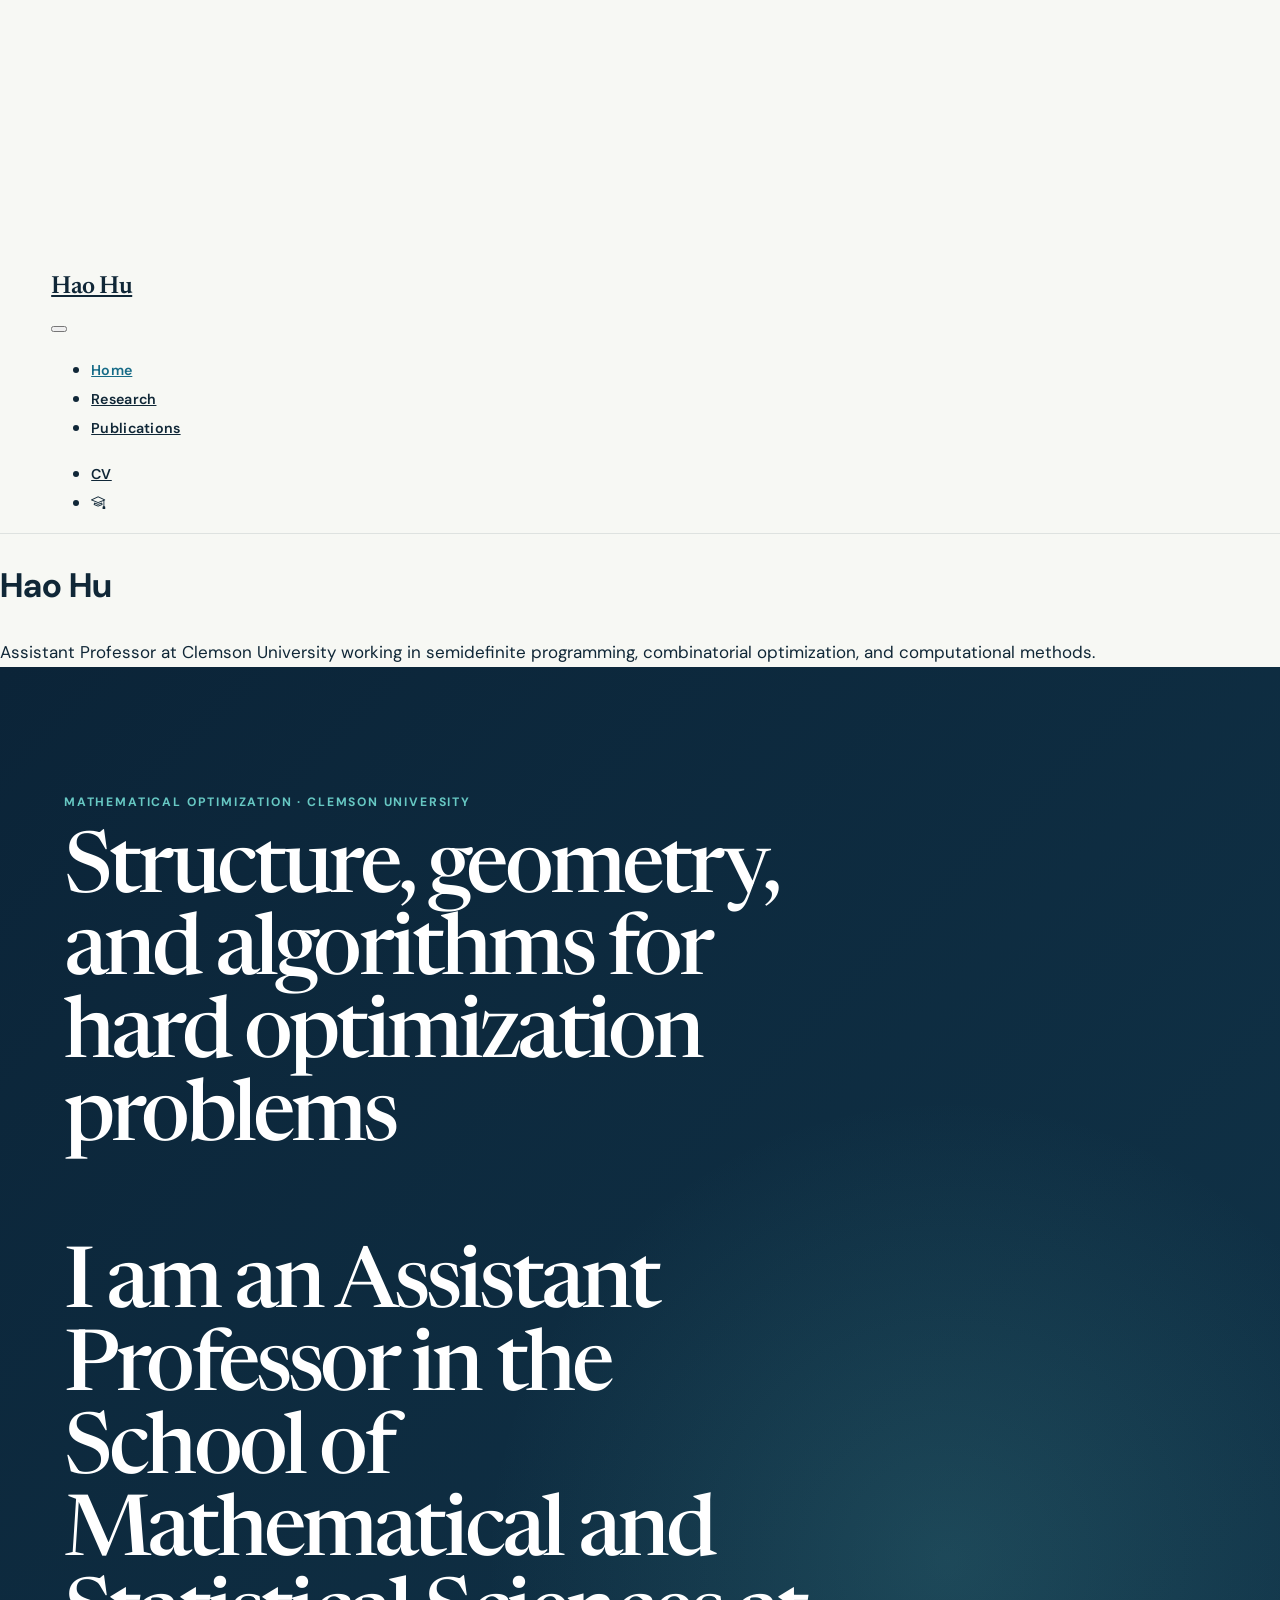
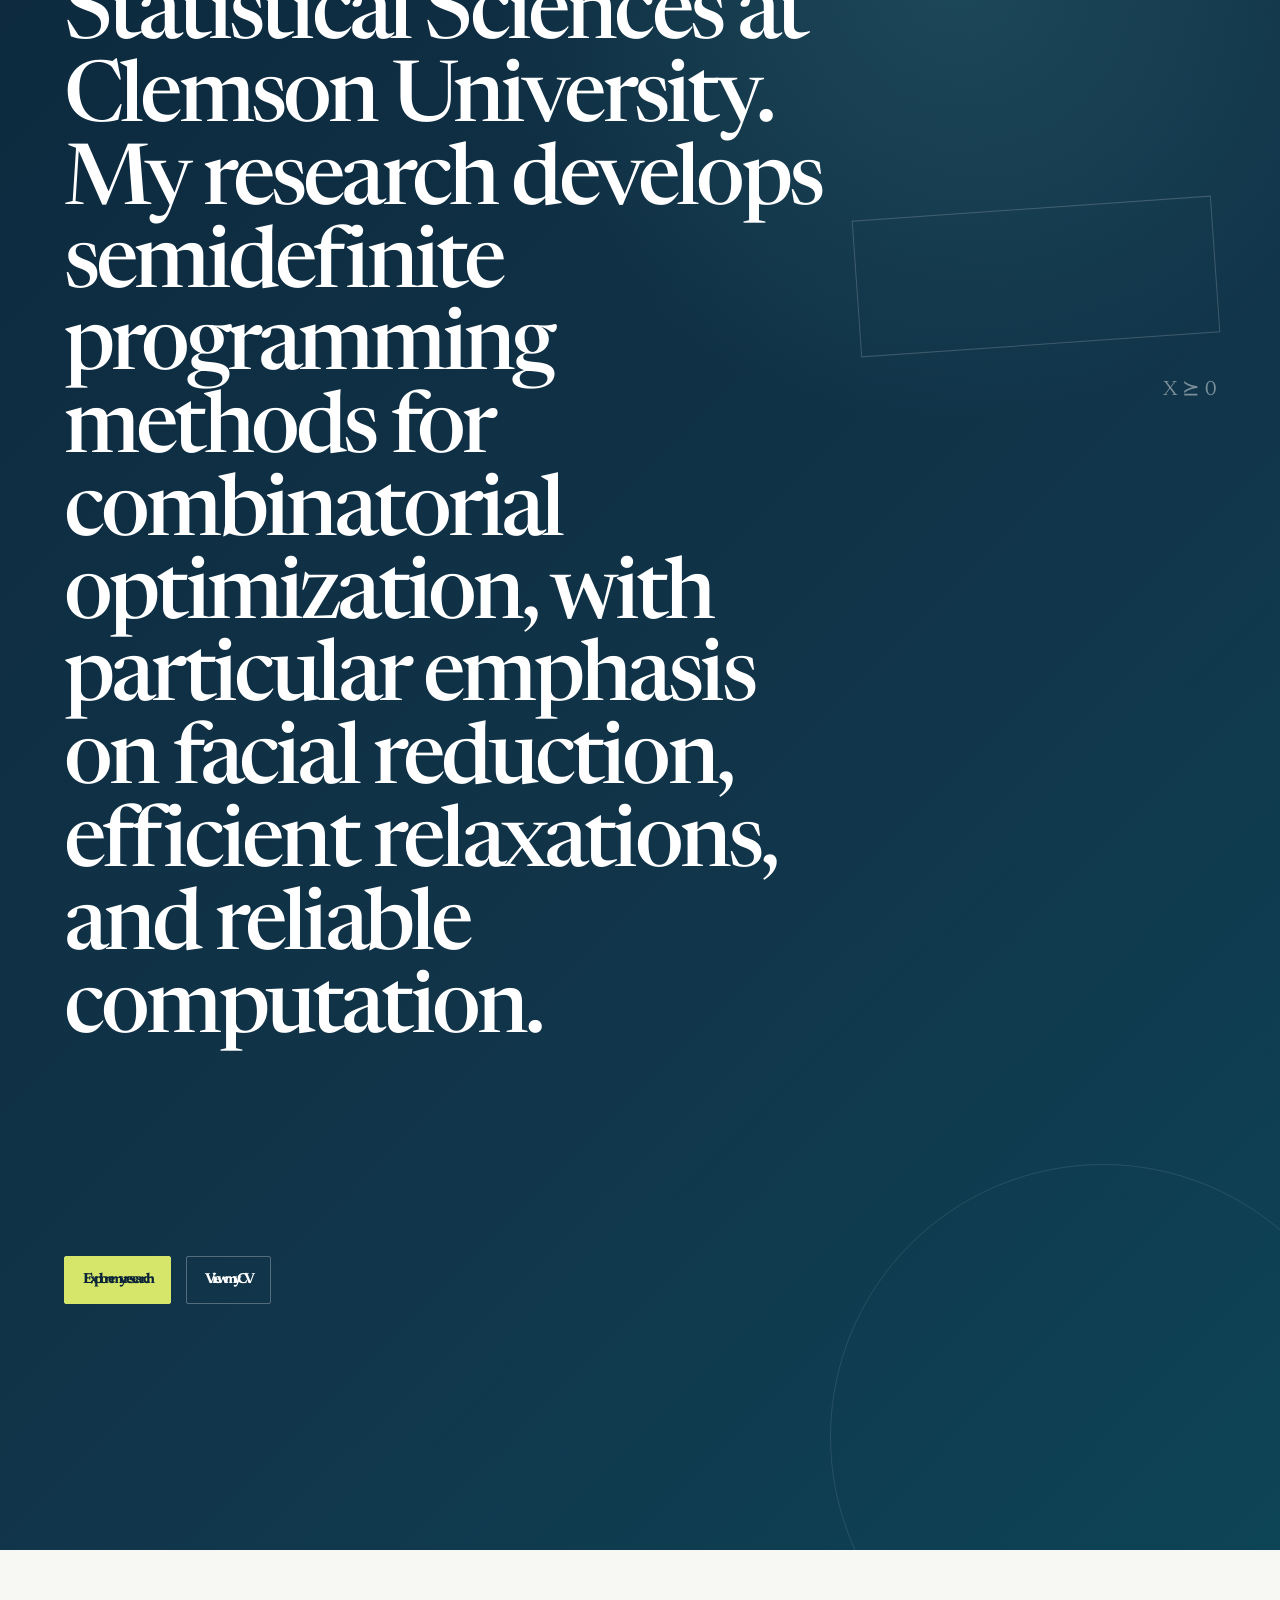
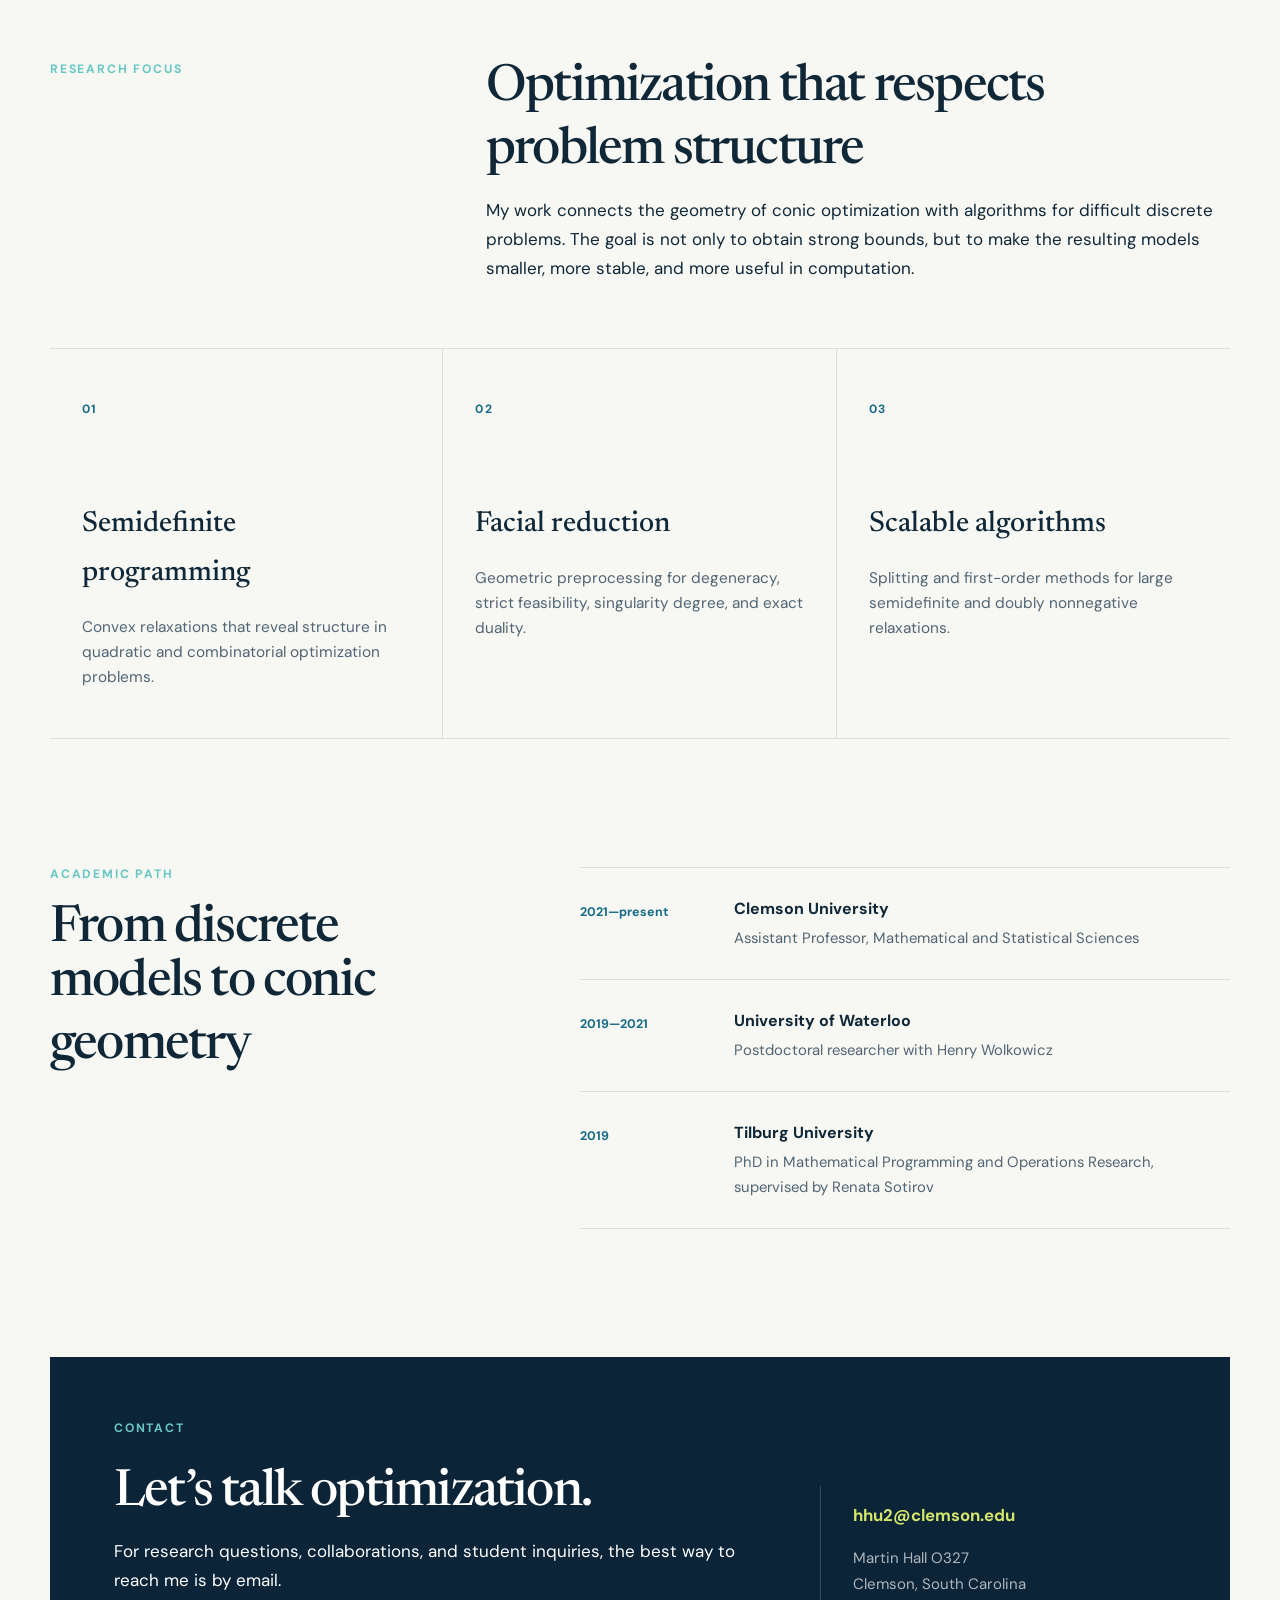
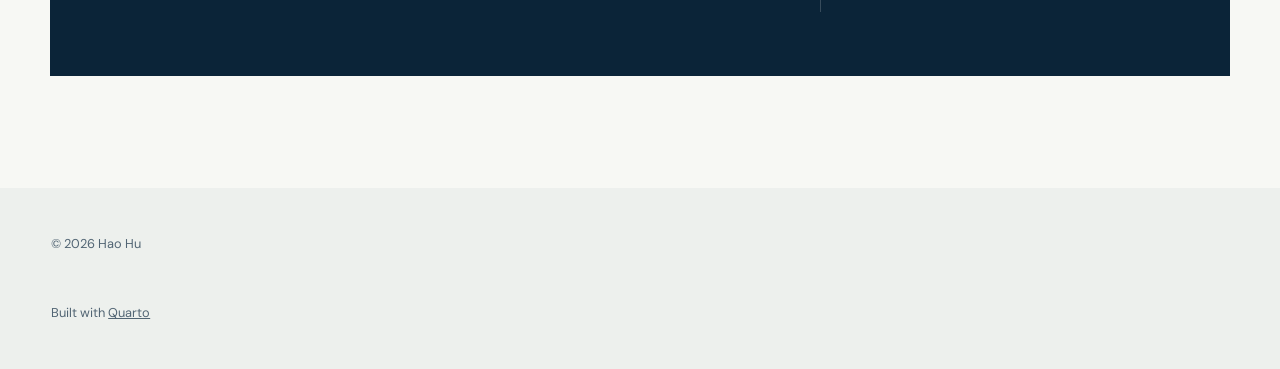
==== index.html @ 728ad581 "Built site for gh-pages" ====
<!DOCTYPE html>
<html xmlns="http://www.w3.org/1999/xhtml" lang="en" xml:lang="en"><head>

<meta charset="utf-8">
<meta name="generator" content="quarto-1.10.18">

<meta name="viewport" content="width=device-width, initial-scale=1.0, user-scalable=yes">

<meta name="description" content="Assistant Professor at Clemson University working in semidefinite programming, combinatorial optimization, and computational methods.">

<title>Hao Hu — Mathematical Optimization – Hao Hu</title>
<style>
/* Default styles provided by pandoc.
** See https://pandoc.org/MANUAL.html#variables-for-html for config info.
*/
span.smallcaps{font-variant: small-caps;}
div.columns{display: flex; gap: 1.5em;}
div.column{flex: auto;}
@media screen {
div.columns{gap: min(4vw, 1.5em);}
div.column{overflow-x: auto;}
}
div.hanging-indent{margin-left: 1.5em; text-indent: -1.5em;}
ul.task-list{list-style: none;}
ul.task-list li input[type="checkbox"] {
  width: 0.8em;
  margin: 0 0.8em 0.2em -1em; /* quarto-specific, see https://github.com/quarto-dev/quarto-cli/issues/4556 */ 
  vertical-align: middle;
}
</style>


<script src="site_libs/quarto-nav/quarto-nav.js"></script>
<script src="site_libs/quarto-nav/headroom.min.js"></script>
<link href="./assets/favicon.svg" rel="icon" type="image/svg+xml">
<script src="site_libs/clipboard/clipboard.min.js"></script>
<script src="site_libs/quarto-html/quarto.js" type="module"></script>
<script src="site_libs/quarto-html/tabsets/tabsets.js" type="module"></script>
<script src="site_libs/quarto-html/popper.min.js"></script>
<script src="site_libs/quarto-html/tippy.umd.min.js"></script>
<script src="site_libs/quarto-html/anchor.min.js"></script>
<link href="site_libs/quarto-html/tippy.css" rel="stylesheet">
<link href="site_libs/quarto-html/quarto-syntax-highlighting-64a204ab8560d761af7679ceaba22944.css" rel="stylesheet" id="quarto-text-highlighting-styles">
<script src="site_libs/bootstrap/bootstrap.min.js"></script>
<link href="site_libs/bootstrap/bootstrap-icons.css" rel="stylesheet">
<link href="site_libs/bootstrap/bootstrap-ba8f7c244c1f50cbf6c6a3aa3874339a.min.css" rel="stylesheet" append-hash="true" id="quarto-bootstrap" data-mode="light">
<script id="quarto-search-options" type="application/json">{
  "language": {
    "search-no-results-text": "No results",
    "search-matching-documents-text": "matching documents",
    "search-copy-link-title": "Copy link to search",
    "search-hide-matches-text": "Hide additional matches",
    "search-more-match-text": "more match in this document",
    "search-more-matches-text": "more matches in this document",
    "search-clear-button-title": "Clear",
    "search-text-placeholder": "",
    "search-detached-cancel-button-title": "Cancel",
    "search-submit-button-title": "Submit",
    "search-label": "Search"
  }
}</script>
<style>html{ scroll-behavior: smooth; }</style>
<meta name="theme-color" content="#0b2438">
<link rel="preconnect" href="https://fonts.googleapis.com">
<link rel="preconnect" href="https://fonts.gstatic.com" crossorigin="">
<link href="https://fonts.googleapis.com/css2?family=DM+Sans:wght@400;500;600;700&amp;family=Newsreader:opsz,wght@6..72,400;6..72,500;6..72,600&amp;display=swap" rel="stylesheet">


<link rel="stylesheet" href="styles.css">
<meta property="og:title" content="Hao Hu — Mathematical Optimization">
<meta property="og:description" content="Assistant Professor at Clemson University working in semidefinite programming, combinatorial optimization, and computational methods.">
<meta property="og:site_name" content="Hao Hu">
<meta name="twitter:title" content="Hao Hu — Mathematical Optimization">
<meta name="twitter:description" content="Assistant Professor at Clemson University working in semidefinite programming, combinatorial optimization, and computational methods.">
<meta name="twitter:card" content="summary">
</head>

<body class="nav-fixed quarto-light">

<div id="quarto-search-results"></div>
  <header id="quarto-header" class="headroom fixed-top">
    <nav class="navbar navbar-expand-lg " data-bs-theme="dark">
      <div class="navbar-container container-fluid">
      <div class="navbar-brand-container mx-auto">
    <a class="navbar-brand" href="./index.html">
    <span class="navbar-title">Hao Hu</span>
    </a>
  </div>
          <button class="navbar-toggler" type="button" data-bs-toggle="collapse" data-bs-target="#navbarCollapse" aria-controls="navbarCollapse" role="menu" aria-expanded="false" aria-label="Toggle navigation" onclick="if (window.quartoToggleHeadroom) { window.quartoToggleHeadroom(); }">
  <span class="navbar-toggler-icon"></span>
</button>
          <div class="collapse navbar-collapse" id="navbarCollapse">
            <ul class="navbar-nav navbar-nav-scroll me-auto">
  <li class="nav-item">
    <a class="nav-link active" href="./index.html" aria-current="page"> 
<span class="menu-text">Home</span></a>
  </li>  
  <li class="nav-item">
    <a class="nav-link" href="./research.html"> 
<span class="menu-text">Research</span></a>
  </li>  
  <li class="nav-item">
    <a class="nav-link" href="./publications.html"> 
<span class="menu-text">Publications</span></a>
  </li>  
</ul>
            <ul class="navbar-nav navbar-nav-scroll ms-auto">
  <li class="nav-item">
    <a class="nav-link" href="https://drive.google.com/file/d/1NWyJPBKW30m4vROuegevePrBVBsSbFg1/view?usp=sharing"> 
<span class="menu-text">CV</span></a>
  </li>  
  <li class="nav-item compact">
    <a class="nav-link" href="https://scholar.google.com/citations?hl=en&amp;user=nG_QJqMAAAAJ"> <i class="bi bi-mortarboard" role="img" aria-label="Google Scholar">
</i> 
<span class="menu-text"></span></a>
  </li>  
</ul>
          </div> <!-- /navcollapse -->
            <div class="quarto-navbar-tools">
</div>
      </div> <!-- /container-fluid -->
    </nav>
</header>
<!-- content -->
<div id="quarto-content" class="quarto-container page-columns page-rows-contents page-layout-full page-navbar">
<!-- sidebar -->
<!-- margin-sidebar -->
    
<!-- main -->
<main class="content column-page" id="quarto-document-content">

<header id="title-block-header" class="quarto-title-block default">
<div class="quarto-title">
<h1 class="title">Hao Hu</h1>
</div>

<div>
  <div class="description">
    Assistant Professor at Clemson University working in semidefinite programming, combinatorial optimization, and computational methods.
  </div>
</div>


<div class="quarto-title-meta column-page">

    
  
    
  </div>
  


</header>


<div class="hero">
<div class="hero-copy">
<p class="eyebrow">
Mathematical optimization · Clemson University
</p>
<section id="structure-geometry-and-algorithms-for-hard-optimization-problems" class="level1 hero-title">
<h1 class="hero-title">Structure, geometry, and algorithms for hard optimization problems</h1>
<p>I am an Assistant Professor in the School of Mathematical and Statistical Sciences at Clemson University. My research develops semidefinite programming methods for combinatorial optimization, with particular emphasis on facial reduction, efficient relaxations, and reliable computation.</p>
<div class="hero-actions">
<p><a href="./research.html" class="button button-primary">Explore my research</a> <a href="https://drive.google.com/file/d/1NWyJPBKW30m4vROuegevePrBVBsSbFg1/view?usp=sharing" class="button button-secondary">View my CV</a></p>
</div>
</section>
</div>
<div class="hero-mark" aria-hidden="true">
<div class="matrix">
<p><span></span><span class="active"></span><span></span><span></span> <span class="active"></span><span></span><span></span><span></span> <span></span><span></span><span class="active"></span><span></span> <span></span><span></span><span></span><span class="active"></span></p>
</div>
<div class="matrix-label">
X ⪰ 0
</div>
</div>
</div>
<div class="content-shell">
<div class="section-intro">
<p class="eyebrow">
Research focus
</p>
<section id="optimization-that-respects-problem-structure" class="level2">
<h2 class="anchored" data-anchor-id="optimization-that-respects-problem-structure">Optimization that respects problem structure</h2>
<p>My work connects the geometry of conic optimization with algorithms for difficult discrete problems. The goal is not only to obtain strong bounds, but to make the resulting models smaller, more stable, and more useful in computation.</p>
</section>
</div>
<div class="focus-grid">
<div class="focus-card">
<p><span class="card-number">01</span></p>
<section id="semidefinite-programming" class="level3">
<h3 class="anchored" data-anchor-id="semidefinite-programming">Semidefinite programming</h3>
<p>Convex relaxations that reveal structure in quadratic and combinatorial optimization problems.</p>
</section>
</div>
<div class="focus-card">
<p><span class="card-number">02</span></p>
<section id="facial-reduction" class="level3">
<h3 class="anchored" data-anchor-id="facial-reduction">Facial reduction</h3>
<p>Geometric preprocessing for degeneracy, strict feasibility, singularity degree, and exact duality.</p>
</section>
</div>
<div class="focus-card">
<p><span class="card-number">03</span></p>
<section id="scalable-algorithms" class="level3">
<h3 class="anchored" data-anchor-id="scalable-algorithms">Scalable algorithms</h3>
<p>Splitting and first-order methods for large semidefinite and doubly nonnegative relaxations.</p>
</section>
</div>
</div>
<div class="split-section">
<div class="split-heading">
<p class="eyebrow">
Academic path
</p>
<section id="from-discrete-models-to-conic-geometry" class="level2">
<h2 class="anchored" data-anchor-id="from-discrete-models-to-conic-geometry">From discrete models to conic geometry</h2>
</section>
</div>
<div class="timeline">
<div class="timeline-item">
<p><span class="timeline-date">2021—present</span></p>
<section id="clemson-university" class="level3">
<h3 class="anchored" data-anchor-id="clemson-university">Clemson University</h3>
<p>Assistant Professor, Mathematical and Statistical Sciences</p>
</section>
</div>
<div class="timeline-item">
<p><span class="timeline-date">2019—2021</span></p>
<section id="university-of-waterloo" class="level3">
<h3 class="anchored" data-anchor-id="university-of-waterloo">University of Waterloo</h3>
<p>Postdoctoral researcher with Henry Wolkowicz</p>
</section>
</div>
<div class="timeline-item">
<p><span class="timeline-date">2019</span></p>
<section id="tilburg-university" class="level3">
<h3 class="anchored" data-anchor-id="tilburg-university">Tilburg University</h3>
<p>PhD in Mathematical Programming and Operations Research, supervised by Renata Sotirov</p>
</section>
</div>
</div>
</div>
<div class="contact-band">
<div class="contact-copy">
<p class="eyebrow">
Contact
</p>
<section id="lets-talk-optimization." class="level2">
<h2 class="anchored" data-anchor-id="lets-talk-optimization.">Let’s talk optimization.</h2>
<p>For research questions, collaborations, and student inquiries, the best way to reach me is by email.</p>
</section>
</div>
<div class="contact-details">
<p><a href="mailto:hhu2@clemson.edu" class="contact-link">hhu2@clemson.edu</a></p>
<p>Martin Hall O327<br>
Clemson, South Carolina</p>
</div>
</div>
</div>



</main> <!-- /main -->
<script id="quarto-html-after-body" type="application/javascript">
  window.document.addEventListener("DOMContentLoaded", function (event) {
    const icon = "";
    const anchorJS = new window.AnchorJS();
    anchorJS.options = {
      placement: 'right',
      icon: icon
    };
    anchorJS.add('.anchored');
    const isCodeAnnotation = (el) => {
      for (const clz of el.classList) {
        if (clz.startsWith('code-annotation-')) {                     
          return true;
        }
      }
      return false;
    }
    const onCopySuccess = function(e) {
      // button target
      const button = e.trigger;
      // don't keep focus
      button.blur();
      // flash "checked"
      button.classList.add('code-copy-button-checked');
      var currentTitle = button.getAttribute("title");
      button.setAttribute("title", "Copied!");
      let tooltip;
      if (window.bootstrap) {
        button.setAttribute("data-bs-toggle", "tooltip");
        button.setAttribute("data-bs-placement", "left");
        button.setAttribute("data-bs-title", "Copied!");
        tooltip = new bootstrap.Tooltip(button, 
          { trigger: "manual", 
            customClass: "code-copy-button-tooltip",
            offset: [0, -8]});
        tooltip.show();    
      }
      setTimeout(function() {
        if (tooltip) {
          tooltip.hide();
          button.removeAttribute("data-bs-title");
          button.removeAttribute("data-bs-toggle");
          button.removeAttribute("data-bs-placement");
        }
        button.setAttribute("title", currentTitle);
        button.classList.remove('code-copy-button-checked');
      }, 1000);
      // clear code selection
      e.clearSelection();
    }
    const getTextToCopy = function(trigger) {
      const outerScaffold = trigger.parentElement.cloneNode(true);
      const codeEl = outerScaffold.querySelector('code');
      for (const childEl of codeEl.children) {
        if (isCodeAnnotation(childEl)) {
          childEl.remove();
        }
      }
      return codeEl.innerText;
    }
    const clipboard = new window.ClipboardJS('.code-copy-button:not([data-in-quarto-modal])', {
      text: getTextToCopy
    });
    clipboard.on('success', onCopySuccess);
    if (window.document.getElementById('quarto-embedded-source-code-modal')) {
      const clipboardModal = new window.ClipboardJS('.code-copy-button[data-in-quarto-modal]', {
        text: getTextToCopy,
        container: window.document.getElementById('quarto-embedded-source-code-modal')
      });
      clipboardModal.on('success', onCopySuccess);
    }
      var localhostRegex = new RegExp(/^(?:http|https):\/\/localhost\:?[0-9]*\//);
      var mailtoRegex = new RegExp(/^mailto:/);
        var filterRegex = new RegExp("https:\/\/huhao\.org");
      var isInternal = (href) => {
          return filterRegex.test(href) || localhostRegex.test(href) || mailtoRegex.test(href);
      }
      // Inspect non-navigation links and adorn them if external
     var links = window.document.querySelectorAll('a[href]:not(.nav-link):not(.navbar-brand):not(.toc-action):not(.sidebar-link):not(.sidebar-item-toggle):not(.pagination-link):not(.no-external):not([aria-hidden]):not(.dropdown-item):not(.quarto-navigation-tool):not(.about-link)');
      for (var i=0; i<links.length; i++) {
        const link = links[i];
        if (!isInternal(link.href)) {
          // undo the damage that might have been done by quarto-nav.js in the case of
          // links that we want to consider external
          if (link.dataset.originalHref !== undefined) {
            link.href = link.dataset.originalHref;
          }
        }
      }
    function tippyHover(el, contentFn, onTriggerFn, onUntriggerFn) {
      const config = {
        allowHTML: true,
        maxWidth: 500,
        delay: 100,
        arrow: false,
        appendTo: function(el) {
            return el.parentElement;
        },
        interactive: true,
        interactiveBorder: 10,
        theme: 'quarto',
        placement: 'bottom-start',
      };
      if (contentFn) {
        config.content = contentFn;
      }
      if (onTriggerFn) {
        config.onTrigger = onTriggerFn;
      }
      if (onUntriggerFn) {
        config.onUntrigger = onUntriggerFn;
      }
      window.tippy(el, config); 
    }
    const noterefs = window.document.querySelectorAll('a[role="doc-noteref"]');
    for (var i=0; i<noterefs.length; i++) {
      const ref = noterefs[i];
      tippyHover(ref, function() {
        // use id or data attribute instead here
        let href = ref.getAttribute('data-footnote-href') || ref.getAttribute('href');
        try { href = new URL(href).hash; } catch {}
        const id = href.replace(/^#\/?/, "");
        const note = window.document.getElementById(id);
        if (note) {
          return note.innerHTML;
        } else {
          return "";
        }
      });
    }
    const xrefs = window.document.querySelectorAll('a.quarto-xref');
    const processXRef = (id, note) => {
      // Strip column container classes
      const stripColumnClz = (el) => {
        el.classList.remove("page-full", "page-columns");
        if (el.children) {
          for (const child of el.children) {
            stripColumnClz(child);
          }
        }
      }
      stripColumnClz(note)
      if (id === null || id.startsWith('sec-')) {
        // Special case sections, only their first couple elements
        const container = document.createElement("div");
        if (note.children && note.children.length > 2) {
          container.appendChild(note.children[0].cloneNode(true));
          for (let i = 1; i < note.children.length; i++) {
            const child = note.children[i];
            if (child.tagName === "P" && child.innerText === "") {
              continue;
            } else {
              container.appendChild(child.cloneNode(true));
              break;
            }
          }
          if (window.Quarto?.typesetMath) {
            window.Quarto.typesetMath(container);
          }
          return container.innerHTML
        } else {
          if (window.Quarto?.typesetMath) {
            window.Quarto.typesetMath(note);
          }
          return note.innerHTML;
        }
      } else {
        // Remove any anchor links if they are present
        const anchorLink = note.querySelector('a.anchorjs-link');
        if (anchorLink) {
          anchorLink.remove();
        }
        if (window.Quarto?.typesetMath) {
          window.Quarto.typesetMath(note);
        }
        if (note.classList.contains("callout")) {
          return note.outerHTML;
        } else {
          return note.innerHTML;
        }
      }
    }
    for (var i=0; i<xrefs.length; i++) {
      const xref = xrefs[i];
      tippyHover(xref, undefined, function(instance) {
        instance.disable();
        let url = xref.getAttribute('href');
        let hash = undefined; 
        if (url.startsWith('#')) {
          hash = url;
        } else {
          try { hash = new URL(url).hash; } catch {}
        }
        if (hash) {
          const id = hash.replace(/^#\/?/, "");
          const note = window.document.getElementById(id);
          if (note !== null) {
            try {
              const html = processXRef(id, note.cloneNode(true));
              instance.setContent(html);
            } finally {
              instance.enable();
              instance.show();
            }
          } else {
            // See if we can fetch this
            fetch(url.split('#')[0])
            .then(res => res.text())
            .then(html => {
              const parser = new DOMParser();
              const htmlDoc = parser.parseFromString(html, "text/html");
              const note = htmlDoc.getElementById(id);
              if (note !== null) {
                const html = processXRef(id, note);
                instance.setContent(html);
              } 
            }).finally(() => {
              instance.enable();
              instance.show();
            });
          }
        } else {
          // See if we can fetch a full url (with no hash to target)
          // This is a special case and we should probably do some content thinning / targeting
          fetch(url)
          .then(res => res.text())
          .then(html => {
            const parser = new DOMParser();
            const htmlDoc = parser.parseFromString(html, "text/html");
            const note = htmlDoc.querySelector('main.content');
            if (note !== null) {
              // This should only happen for chapter cross references
              // (since there is no id in the URL)
              // remove the first header
              if (note.children.length > 0 && note.children[0].tagName === "HEADER") {
                note.children[0].remove();
              }
              const html = processXRef(null, note);
              instance.setContent(html);
            } 
          }).finally(() => {
            instance.enable();
            instance.show();
          });
        }
      }, function(instance) {
      });
    }
        let selectedAnnoteEl;
        const selectorForAnnotation = ( cell, annotation) => {
          let cellAttr = 'data-code-cell="' + cell + '"';
          let lineAttr = 'data-code-annotation="' +  annotation + '"';
          const selector = 'span[' + cellAttr + '][' + lineAttr + ']';
          return selector;
        }
        const selectCodeLines = (annoteEl) => {
          const doc = window.document;
          const targetCell = annoteEl.getAttribute("data-target-cell");
          const targetAnnotation = annoteEl.getAttribute("data-target-annotation");
          const annoteSpan = window.document.querySelector(selectorForAnnotation(targetCell, targetAnnotation));
          const lines = annoteSpan.getAttribute("data-code-lines").split(",");
          const lineIds = lines.map((line) => {
            return targetCell + "-" + line;
          })
          let top = null;
          let height = null;
          let parent = null;
          if (lineIds.length > 0) {
              //compute the position of the single el (top and bottom and make a div)
              const el = window.document.getElementById(lineIds[0]);
              top = el.offsetTop;
              height = el.offsetHeight;
              parent = el.parentElement.parentElement;
            if (lineIds.length > 1) {
              const lastEl = window.document.getElementById(lineIds[lineIds.length - 1]);
              const bottom = lastEl.offsetTop + lastEl.offsetHeight;
              height = bottom - top;
            }
            if (top !== null && height !== null && parent !== null) {
              // cook up a div (if necessary) and position it 
              let div = window.document.getElementById("code-annotation-line-highlight");
              if (div === null) {
                div = window.document.createElement("div");
                div.setAttribute("id", "code-annotation-line-highlight");
                div.style.position = 'absolute';
                parent.appendChild(div);
              }
              div.style.top = top - 2 + "px";
              div.style.height = height + 4 + "px";
              div.style.left = 0;
              let gutterDiv = window.document.getElementById("code-annotation-line-highlight-gutter");
              if (gutterDiv === null) {
                gutterDiv = window.document.createElement("div");
                gutterDiv.setAttribute("id", "code-annotation-line-highlight-gutter");
                gutterDiv.style.position = 'absolute';
                const codeCell = window.document.getElementById(targetCell);
                const gutter = codeCell.querySelector('.code-annotation-gutter');
                gutter.appendChild(gutterDiv);
              }
              gutterDiv.style.top = top - 2 + "px";
              gutterDiv.style.height = height + 4 + "px";
            }
            selectedAnnoteEl = annoteEl;
          }
        };
        const unselectCodeLines = () => {
          const elementsIds = ["code-annotation-line-highlight", "code-annotation-line-highlight-gutter"];
          elementsIds.forEach((elId) => {
            const div = window.document.getElementById(elId);
            if (div) {
              div.remove();
            }
          });
          selectedAnnoteEl = undefined;
        };
          // Handle positioning of the toggle
      window.addEventListener(
        "resize",
        throttle(() => {
          elRect = undefined;
          if (selectedAnnoteEl) {
            selectCodeLines(selectedAnnoteEl);
          }
        }, 10)
      );
      function throttle(fn, ms) {
      let throttle = false;
      let timer;
        return (...args) => {
          if(!throttle) { // first call gets through
              fn.apply(this, args);
              throttle = true;
          } else { // all the others get throttled
              if(timer) clearTimeout(timer); // cancel #2
              timer = setTimeout(() => {
                fn.apply(this, args);
                timer = throttle = false;
              }, ms);
          }
        };
      }
        // Attach click handler to the DT
        const annoteDls = window.document.querySelectorAll('dt[data-target-cell]');
        for (const annoteDlNode of annoteDls) {
          annoteDlNode.addEventListener('click', (event) => {
            const clickedEl = event.target;
            if (clickedEl !== selectedAnnoteEl) {
              unselectCodeLines();
              const activeEl = window.document.querySelector('dt[data-target-cell].code-annotation-active');
              if (activeEl) {
                activeEl.classList.remove('code-annotation-active');
              }
              selectCodeLines(clickedEl);
              clickedEl.classList.add('code-annotation-active');
            } else {
              // Unselect the line
              unselectCodeLines();
              clickedEl.classList.remove('code-annotation-active');
            }
          });
        }
    const findCites = (el) => {
      const parentEl = el.parentElement;
      if (parentEl) {
        const cites = parentEl.dataset.cites;
        if (cites) {
          return {
            el,
            cites: cites.split(' ')
          };
        } else {
          return findCites(el.parentElement)
        }
      } else {
        return undefined;
      }
    };
    var bibliorefs = window.document.querySelectorAll('a[role="doc-biblioref"]');
    for (var i=0; i<bibliorefs.length; i++) {
      const ref = bibliorefs[i];
      const citeInfo = findCites(ref);
      if (citeInfo) {
        tippyHover(citeInfo.el, function() {
          var popup = window.document.createElement('div');
          citeInfo.cites.forEach(function(cite) {
            var citeDiv = window.document.createElement('div');
            citeDiv.classList.add('hanging-indent');
            citeDiv.classList.add('csl-entry');
            var biblioDiv = window.document.getElementById('ref-' + cite);
            if (biblioDiv) {
              citeDiv.innerHTML = biblioDiv.innerHTML;
            }
            popup.appendChild(citeDiv);
          });
          return popup.innerHTML;
        });
      }
    }
  });
  </script>
</div> <!-- /content -->
<footer class="footer">
  <div class="nav-footer">
    <div class="nav-footer-left">
<p>© 2026 Hao Hu</p>
</div>   
    <div class="nav-footer-center">
      &nbsp;
    </div>
    <div class="nav-footer-right">
<p>Built with <a href="https://quarto.org">Quarto</a></p>
</div>
  </div>
</footer>




<script src="site_libs/quarto-html/zenscroll-min.js"></script>
</body></html>
---- site_libs/quarto-html/tippy.css ----
.tippy-box[data-animation=fade][data-state=hidden]{opacity:0}[data-tippy-root]{max-width:calc(100vw - 10px)}.tippy-box{position:relative;background-color:#333;color:#fff;border-radius:4px;font-size:14px;line-height:1.4;white-space:normal;outline:0;transition-property:transform,visibility,opacity}.tippy-box[data-placement^=top]>.tippy-arrow{bottom:0}.tippy-box[data-placement^=top]>.tippy-arrow:before{bottom:-7px;left:0;border-width:8px 8px 0;border-top-color:initial;transform-origin:center top}.tippy-box[data-placement^=bottom]>.tippy-arrow{top:0}.tippy-box[data-placement^=bottom]>.tippy-arrow:before{top:-7px;left:0;border-width:0 8px 8px;border-bottom-color:initial;transform-origin:center bottom}.tippy-box[data-placement^=left]>.tippy-arrow{right:0}.tippy-box[data-placement^=left]>.tippy-arrow:before{border-width:8px 0 8px 8px;border-left-color:initial;right:-7px;transform-origin:center left}.tippy-box[data-placement^=right]>.tippy-arrow{left:0}.tippy-box[data-placement^=right]>.tippy-arrow:before{left:-7px;border-width:8px 8px 8px 0;border-right-color:initial;transform-origin:center right}.tippy-box[data-inertia][data-state=visible]{transition-timing-function:cubic-bezier(.54,1.5,.38,1.11)}.tippy-arrow{width:16px;height:16px;color:#333}.tippy-arrow:before{content:"";position:absolute;border-color:transparent;border-style:solid}.tippy-content{position:relative;padding:5px 9px;z-index:1}
---- site_libs/quarto-html/quarto-syntax-highlighting-64a204ab8560d761af7679ceaba22944.css ----
/* quarto syntax highlight colors */
:root {
  --quarto-hl-ot-color: #003B4F;
  --quarto-hl-at-color: #657422;
  --quarto-hl-ss-color: #20794D;
  --quarto-hl-an-color: #5E5E5E;
  --quarto-hl-fu-color: #4758AB;
  --quarto-hl-st-color: #20794D;
  --quarto-hl-cf-color: #003B4F;
  --quarto-hl-op-color: #5E5E5E;
  --quarto-hl-er-color: #AD0000;
  --quarto-hl-bn-color: #AD0000;
  --quarto-hl-al-color: #AD0000;
  --quarto-hl-va-color: #111111;
  --quarto-hl-bu-color: inherit;
  --quarto-hl-ex-color: inherit;
  --quarto-hl-pp-color: #AD0000;
  --quarto-hl-in-color: #5E5E5E;
  --quarto-hl-vs-color: #20794D;
  --quarto-hl-wa-color: #5E5E5E;
  --quarto-hl-do-color: #5E5E5E;
  --quarto-hl-im-color: #00769E;
  --quarto-hl-ch-color: #20794D;
  --quarto-hl-dt-color: #AD0000;
  --quarto-hl-fl-color: #AD0000;
  --quarto-hl-co-color: #5E5E5E;
  --quarto-hl-cv-color: #5E5E5E;
  --quarto-hl-cn-color: #8f5902;
  --quarto-hl-sc-color: #5E5E5E;
  --quarto-hl-dv-color: #AD0000;
  --quarto-hl-kw-color: #003B4F;
}

/* other quarto variables */
:root {
  --quarto-font-monospace: SFMono-Regular, Menlo, Monaco, Consolas, "Liberation Mono", "Courier New", monospace;
}

/* syntax highlight based on Pandoc's rules */
pre > code.sourceCode > span {
  color: #003B4F;
}

code.sourceCode > span {
  color: #003B4F;
}

div.sourceCode,
div.sourceCode pre.sourceCode {
  color: #003B4F;
}

/* Normal */
code span {
  color: #003B4F;
}

/* Alert */
code span.al {
  color: #AD0000;
  font-style: inherit;
}

/* Annotation */
code span.an {
  color: #5E5E5E;
  font-style: inherit;
}

/* Attribute */
code span.at {
  color: #657422;
  font-style: inherit;
}

/* BaseN */
code span.bn {
  color: #AD0000;
  font-style: inherit;
}

/* BuiltIn */
code span.bu {
  font-style: inherit;
}

/* ControlFlow */
code span.cf {
  color: #003B4F;
  font-weight: bold;
  font-style: inherit;
}

/* Char */
code span.ch {
  color: #20794D;
  font-style: inherit;
}

/* Constant */
code span.cn {
  color: #8f5902;
  font-style: inherit;
}

/* Comment */
code span.co {
  color: #5E5E5E;
  font-style: inherit;
}

/* CommentVar */
code span.cv {
  color: #5E5E5E;
  font-style: italic;
}

/* Documentation */
code span.do {
  color: #5E5E5E;
  font-style: italic;
}

/* DataType */
code span.dt {
  color: #AD0000;
  font-style: inherit;
}

/* DecVal */
code span.dv {
  color: #AD0000;
  font-style: inherit;
}

/* Error */
code span.er {
  color: #AD0000;
  font-style: inherit;
}

/* Extension */
code span.ex {
  font-style: inherit;
}

/* Float */
code span.fl {
  color: #AD0000;
  font-style: inherit;
}

/* Function */
code span.fu {
  color: #4758AB;
  font-style: inherit;
}

/* Import */
code span.im {
  color: #00769E;
  font-style: inherit;
}

/* Information */
code span.in {
  color: #5E5E5E;
  font-style: inherit;
}

/* Keyword */
code span.kw {
  color: #003B4F;
  font-weight: bold;
  font-style: inherit;
}

/* Operator */
code span.op {
  color: #5E5E5E;
  font-style: inherit;
}

/* Other */
code span.ot {
  color: #003B4F;
  font-style: inherit;
}

/* Preprocessor */
code span.pp {
  color: #AD0000;
  font-style: inherit;
}

/* SpecialChar */
code span.sc {
  color: #5E5E5E;
  font-style: inherit;
}

/* SpecialString */
code span.ss {
  color: #20794D;
  font-style: inherit;
}

/* String */
code span.st {
  color: #20794D;
  font-style: inherit;
}

/* Variable */
code span.va {
  color: #111111;
  font-style: inherit;
}

/* VerbatimString */
code span.vs {
  color: #20794D;
  font-style: inherit;
}

/* Warning */
code span.wa {
  color: #5E5E5E;
  font-style: italic;
}

.prevent-inlining {
  content: "</";
}

/*# sourceMappingURL=9d8d5bb603a83b8298b89080a598c93b.css.map */
---- styles.css ----
:root {
  --ink: #102737;
  --ink-soft: #526574;
  --paper: #f7f8f4;
  --white: #ffffff;
  --navy: #0b2438;
  --blue: #176b87;
  --cyan: #67c8c3;
  --lime: #d5e66b;
  --line: #d9e0df;
  --serif: "Newsreader", Georgia, serif;
  --sans: "DM Sans", -apple-system, BlinkMacSystemFont, sans-serif;
}

* { box-sizing: border-box; }

html { scroll-behavior: smooth; }

body {
  margin: 0;
  color: var(--ink);
  background: var(--paper);
  font-family: var(--sans);
  font-size: 17px;
  line-height: 1.7;
}

a { color: inherit; }

.navbar {
  min-height: 78px;
  padding: 0 4vw;
  color: var(--ink);
  background: rgba(247, 248, 244, 0.94);
  border-bottom: 1px solid rgba(16, 39, 55, 0.1);
  backdrop-filter: blur(14px);
}

.navbar-brand {
  font-family: var(--serif);
  font-size: 1.55rem;
  font-weight: 600;
  letter-spacing: -0.02em;
}

.navbar-nav .nav-link {
  font-size: 0.89rem;
  font-weight: 600;
  letter-spacing: 0.02em;
}

.navbar-nav .nav-link:hover,
.navbar-nav .nav-link.active { color: var(--blue); }

#quarto-content { padding: 0; }

main.content { margin: 0; padding: 0; max-width: none; }

.hero {
  position: relative;
  display: grid;
  grid-template-columns: minmax(0, 1.35fr) minmax(320px, 0.65fr);
  align-items: center;
  min-height: 690px;
  padding: 8rem max(5vw, calc((100vw - 1240px) / 2));
  overflow: hidden;
  color: white;
  background:
    radial-gradient(circle at 74% 36%, rgba(103, 200, 195, 0.16), transparent 25%),
    linear-gradient(135deg, #0b2438 0%, #11354a 68%, #0d4456 100%);
}

.hero::after {
  content: "";
  position: absolute;
  right: -6rem;
  bottom: -10rem;
  width: 34rem;
  height: 34rem;
  border: 1px solid rgba(255,255,255,.1);
  border-radius: 50%;
}

.hero-copy { position: relative; z-index: 1; max-width: 850px; }

.eyebrow {
  margin: 0 0 1.25rem;
  color: var(--cyan);
  font-size: 0.76rem;
  font-weight: 700;
  line-height: 1.3;
  letter-spacing: 0.15em;
  text-transform: uppercase;
}

.hero-title,
.page-title {
  max-width: 850px;
  margin: 0 0 2rem;
  font-family: var(--serif);
  font-size: clamp(3.2rem, 6.6vw, 6.4rem);
  font-weight: 500;
  line-height: 0.98;
  letter-spacing: -0.045em;
}

.hero-copy > p:not(.eyebrow) {
  max-width: 760px;
  color: rgba(255,255,255,.78);
  font-size: 1.08rem;
}

.hero-actions { display: flex; gap: .8rem; margin-top: 2.4rem; flex-wrap: wrap; }

.button {
  display: inline-flex;
  align-items: center;
  justify-content: center;
  min-height: 48px;
  padding: .7rem 1.15rem;
  border: 1px solid rgba(255,255,255,.28);
  border-radius: 2px;
  font-size: .9rem;
  font-weight: 700;
  text-decoration: none;
  transition: transform .2s ease, background .2s ease, border-color .2s ease;
}

.button:hover { transform: translateY(-2px); }
.button-primary { color: var(--navy); background: var(--lime); border-color: var(--lime); }
.button-secondary { color: white; background: transparent; }
.button-secondary:hover { background: rgba(255,255,255,.08); }

.hero-mark { position: relative; z-index: 1; justify-self: end; width: min(32vw, 360px); }

.matrix {
  display: grid;
  grid-template-columns: repeat(4, 1fr);
  gap: 10px;
  padding: 14%;
  border: 1px solid rgba(255,255,255,.18);
  transform: rotate(-4deg);
}

.matrix span { aspect-ratio: 1; background: rgba(255,255,255,.07); }
.matrix span.active { background: var(--cyan); box-shadow: 0 0 28px rgba(103,200,195,.28); }

.matrix-label {
  margin-top: 1.8rem;
  color: rgba(255,255,255,.45);
  font-family: var(--serif);
  font-size: 1.3rem;
  text-align: right;
}

.content-shell { width: min(1180px, calc(100% - 3rem)); margin: 0 auto; }

.section-intro { display: grid; grid-template-columns: 1fr 2fr; gap: 4rem; padding: 7rem 0 3rem; }

.section-intro h2,
.split-heading h2,
.contact-copy h2,
.note-panel h2 {
  margin: 0;
  font-family: var(--serif);
  font-size: clamp(2.3rem, 4vw, 4rem);
  font-weight: 500;
  line-height: 1.05;
  letter-spacing: -0.035em;
}

.focus-grid { display: grid; grid-template-columns: repeat(3, 1fr); border-top: 1px solid var(--line); border-bottom: 1px solid var(--line); }

.focus-card { min-height: 320px; padding: 2rem; border-right: 1px solid var(--line); }
.focus-card:last-child { border-right: 0; }
.card-number, .pub-year { color: var(--blue); font-size: .75rem; font-weight: 700; letter-spacing: .12em; }
.focus-card h3 { margin: 5rem 0 .8rem; font-family: var(--serif); font-size: 1.8rem; font-weight: 500; }
.focus-card p { color: var(--ink-soft); font-size: .96rem; line-height: 1.65; }

.split-section { display: grid; grid-template-columns: .8fr 1.2fr; gap: 6rem; padding: 8rem 0; }
.timeline { border-top: 1px solid var(--line); }
.timeline-item { display: grid; grid-template-columns: 130px 1fr; gap: 1.5rem; padding: 1.7rem 0; border-bottom: 1px solid var(--line); }
.timeline-date { color: var(--blue); font-size: .78rem; font-weight: 700; }
.timeline-item h3 { margin: 0; font-size: 1rem; }
.timeline-item p { margin: .25rem 0 0; color: var(--ink-soft); font-size: .93rem; }

.contact-band {
  display: grid;
  grid-template-columns: 1.3fr .7fr;
  gap: 4rem;
  align-items: end;
  margin-bottom: 7rem;
  padding: 4rem;
  color: white;
  background: var(--navy);
}

.contact-details { padding-left: 2rem; border-left: 1px solid rgba(255,255,255,.18); color: rgba(255,255,255,.67); font-size: .94rem; }
.contact-link { display: block; margin-bottom: 1rem; color: var(--lime); font-size: 1.05rem; font-weight: 700; text-decoration: none; }

.page-hero { padding: 8rem max(5vw, calc((100vw - 1180px) / 2)) 6rem; color: white; background: var(--navy); }
.page-hero > p:not(.eyebrow) { max-width: 700px; color: rgba(255,255,255,.7); font-size: 1.06rem; }
.page-title { margin-bottom: 1.5rem; font-size: clamp(3.4rem, 6vw, 5.8rem); }
.page-hero a { color: var(--lime); }

.research-content { padding: 4rem 0 8rem; }
.research-row { display: grid; grid-template-columns: 130px 1fr; gap: 3rem; padding: 3.5rem 0; border-bottom: 1px solid var(--line); }
.research-index { color: var(--cyan); font-family: var(--serif); font-size: 3.5rem; line-height: 1; }
.research-body { max-width: 780px; }
.research-body h2 { margin: 0 0 1rem; font-family: var(--serif); font-size: 2.3rem; font-weight: 500; }
.research-body p { color: var(--ink-soft); }
.research-body p:last-child { font-size: .9rem; }
.note-panel { margin-top: 5rem; padding: 4rem; background: #e9efec; }
.note-panel h2 { margin-bottom: 1.4rem; font-size: 2.5rem; }
.note-panel p { max-width: 850px; margin-bottom: 0; }

.publication-list { padding: 2rem 0 8rem; }
.publication { display: grid; grid-template-columns: 100px minmax(0, 1fr) 190px; column-gap: 2rem; align-items: baseline; padding: 2.3rem 0; border-bottom: 1px solid var(--line); }
.publication h3 { margin: 0; font-family: var(--serif); font-size: 1.65rem; font-weight: 500; line-height: 1.2; }
.publication p { grid-column: 2; margin: .55rem 0 0; color: var(--ink-soft); font-size: .9rem; }
.publication .paper-link { grid-column: 3; grid-row: 1; justify-self: end; color: var(--blue); font-size: .82rem; font-weight: 700; text-decoration: none; }
.publication .paper-link::after { content: " ↗"; }

.nav-footer { padding: 2rem 4vw; color: var(--ink-soft); background: #edf0ed; border-top: 0; font-size: .8rem; }

@media (max-width: 900px) {
  .hero { grid-template-columns: 1fr; min-height: auto; padding-top: 7rem; padding-bottom: 6rem; }
  .hero-mark { display: none; }
  .section-intro, .split-section, .contact-band { grid-template-columns: 1fr; gap: 2rem; }
  .focus-grid { grid-template-columns: 1fr; }
  .focus-card { min-height: 240px; border-right: 0; border-bottom: 1px solid var(--line); }
  .focus-card:last-child { border-bottom: 0; }
  .focus-card h3 { margin-top: 3rem; }
  .contact-details { padding: 2rem 0 0; border-top: 1px solid rgba(255,255,255,.18); border-left: 0; }
  .publication { grid-template-columns: 70px 1fr; }
  .publication .paper-link { grid-column: 2; grid-row: auto; justify-self: start; margin-top: .7rem; }
}

@media (max-width: 600px) {
  body { font-size: 16px; }
  .navbar { min-height: 66px; padding: 0 1rem; }
  .hero { padding: 6rem 1.5rem 5rem; }
  .hero-title { font-size: clamp(2.75rem, 14vw, 4rem); }
  .content-shell { width: min(100% - 2rem, 1180px); }
  .section-intro { padding-top: 5rem; }
  .split-section { padding: 5rem 0; }
  .timeline-item { grid-template-columns: 1fr; gap: .4rem; }
  .contact-band, .note-panel { margin-left: -1rem; margin-right: -1rem; padding: 2.3rem 1.5rem; }
  .page-hero { padding: 6rem 1.5rem 4rem; }
  .page-title { font-size: 3.2rem; }
  .research-row { grid-template-columns: 1fr; gap: 1rem; padding: 2.5rem 0; }
  .research-index { font-size: 2rem; }
  .publication { grid-template-columns: 1fr; gap: .55rem; }
  .publication h3, .publication p, .publication .paper-link { grid-column: 1; }
}

@media (prefers-reduced-motion: reduce) {
  html { scroll-behavior: auto; }
  .button { transition: none; }
}
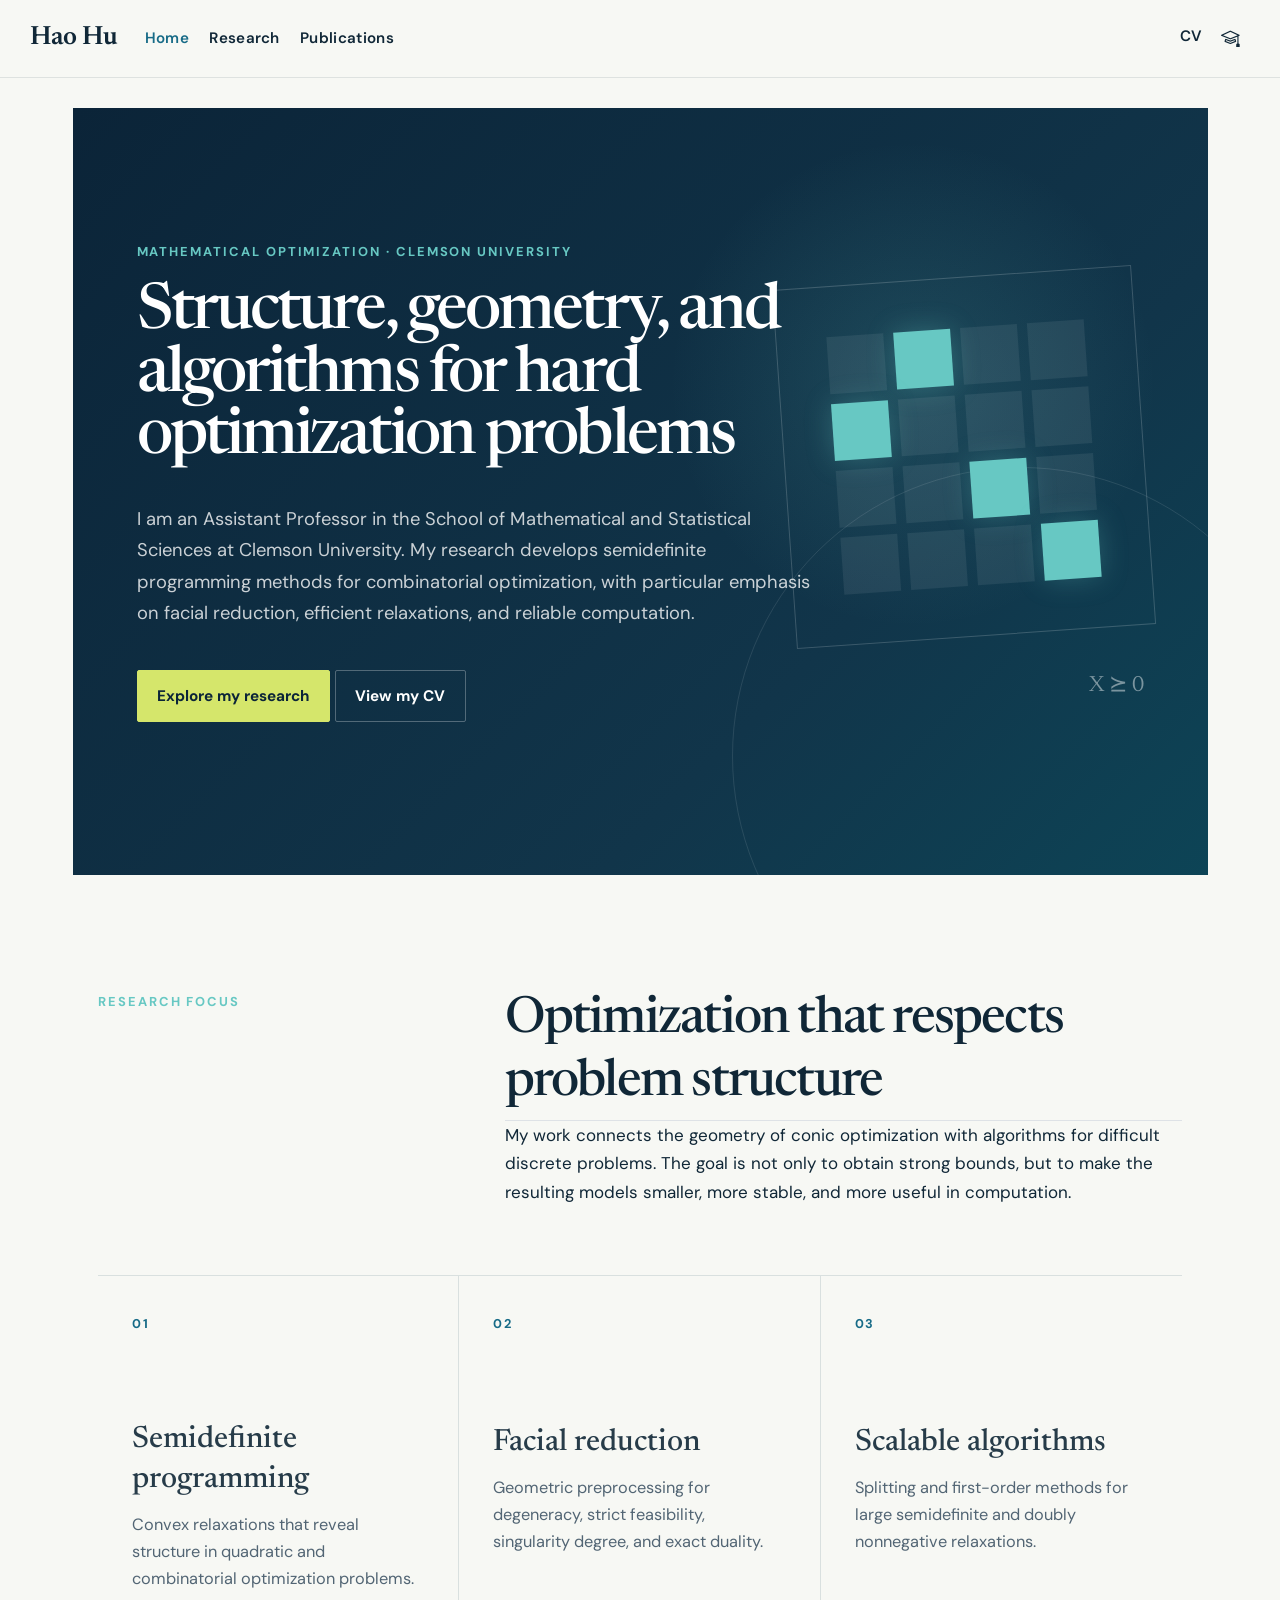
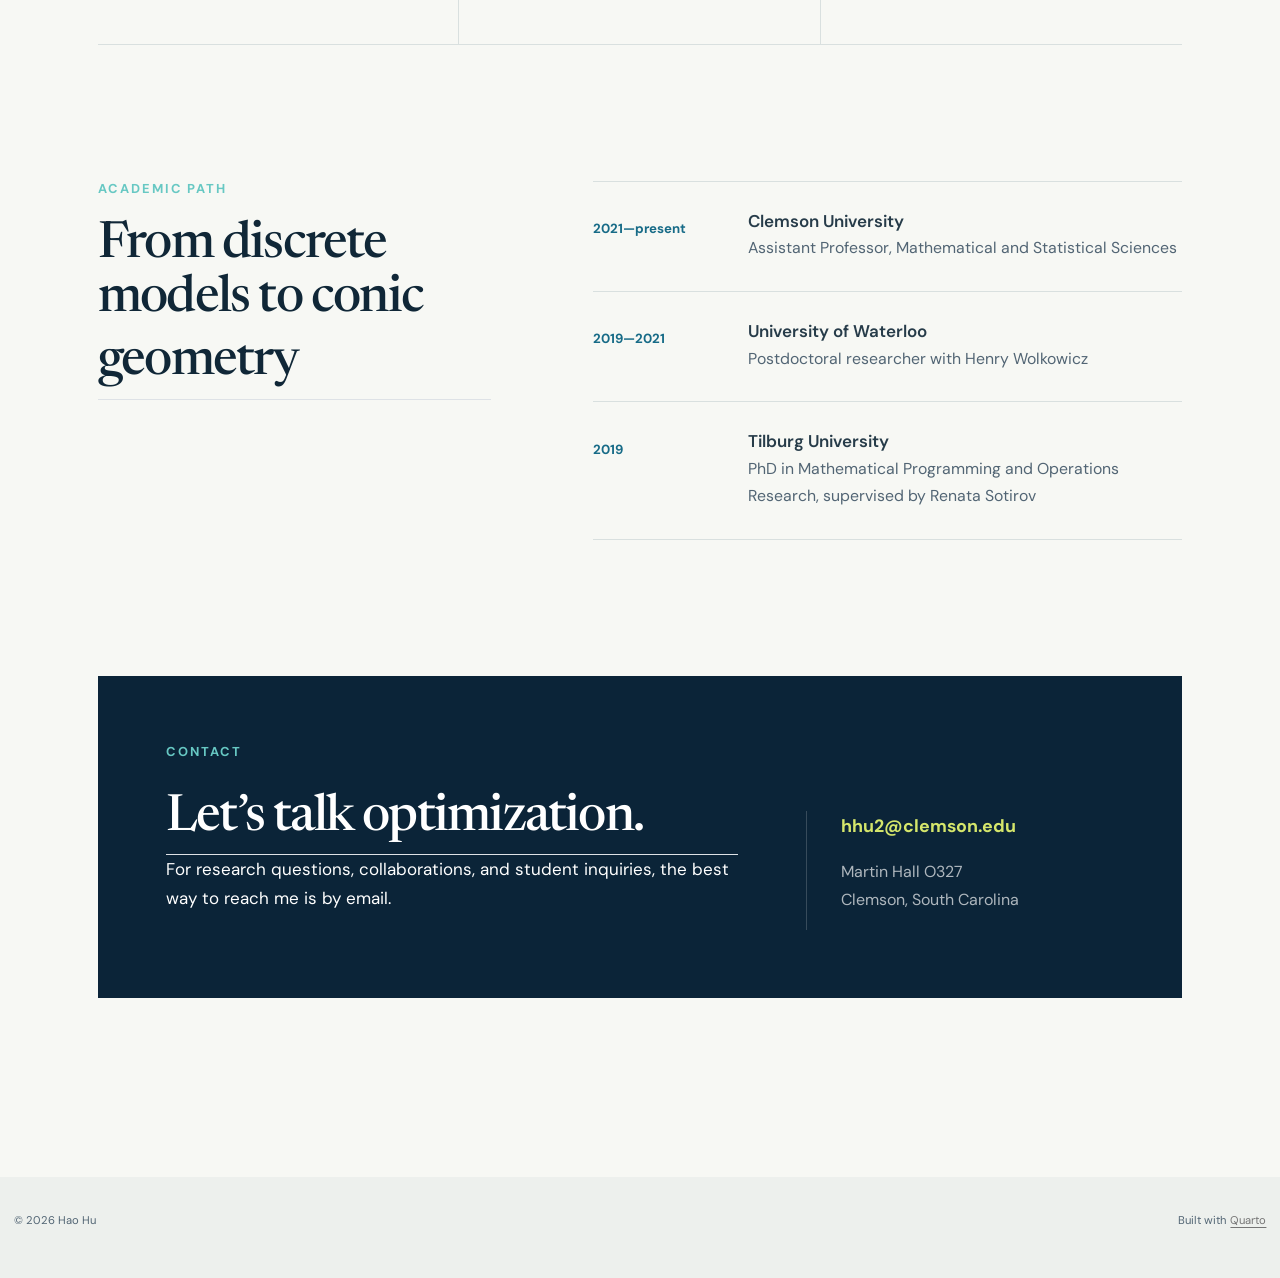
==== commit 9a1d00f4: "Built site for gh-pages" ====
--- a/index.html
+++ b/index.html
@@ -43,7 +43,7 @@
 <link href="site_libs/quarto-html/quarto-syntax-highlighting-64a204ab8560d761af7679ceaba22944.css" rel="stylesheet" id="quarto-text-highlighting-styles">
 <script src="site_libs/bootstrap/bootstrap.min.js"></script>
 <link href="site_libs/bootstrap/bootstrap-icons.css" rel="stylesheet">
-<link href="site_libs/bootstrap/bootstrap-ba8f7c244c1f50cbf6c6a3aa3874339a.min.css" rel="stylesheet" append-hash="true" id="quarto-bootstrap" data-mode="light">
+<link href="site_libs/bootstrap/bootstrap-3f2496242c16263c0d5ed257b2b27fab.min.css" rel="stylesheet" append-hash="true" id="quarto-bootstrap" data-mode="light">
 <script id="quarto-search-options" type="application/json">{
   "language": {
     "search-no-results-text": "No results",
@@ -106,7 +106,7 @@
 </ul>
             <ul class="navbar-nav navbar-nav-scroll ms-auto">
   <li class="nav-item">
-    <a class="nav-link" href="https://drive.google.com/file/d/1NWyJPBKW30m4vROuegevePrBVBsSbFg1/view?usp=sharing"> 
+    <a class="nav-link" href="./files/CV_HaoHu.pdf"> 
 <span class="menu-text">CV</span></a>
   </li>  
   <li class="nav-item compact">
@@ -127,30 +127,9 @@
 <!-- margin-sidebar -->
     
 <!-- main -->
-<main class="content column-page" id="quarto-document-content">
-
-<header id="title-block-header" class="quarto-title-block default">
-<div class="quarto-title">
-<h1 class="title">Hao Hu</h1>
-</div>
-
-<div>
-  <div class="description">
-    Assistant Professor at Clemson University working in semidefinite programming, combinatorial optimization, and computational methods.
-  </div>
-</div>
-
-
-<div class="quarto-title-meta column-page">
-
-    
-  
-    
-  </div>
-  
-
-
-</header>
+<main class="content column-page" id="quarto-document-content"><header id="title-block-header" class="quarto-title-block"></header>
+
+
 
 
 <div class="hero">
@@ -162,7 +141,7 @@
 <h1 class="hero-title">Structure, geometry, and algorithms for hard optimization problems</h1>
 <p>I am an Assistant Professor in the School of Mathematical and Statistical Sciences at Clemson University. My research develops semidefinite programming methods for combinatorial optimization, with particular emphasis on facial reduction, efficient relaxations, and reliable computation.</p>
 <div class="hero-actions">
-<p><a href="./research.html" class="button button-primary">Explore my research</a> <a href="https://drive.google.com/file/d/1NWyJPBKW30m4vROuegevePrBVBsSbFg1/view?usp=sharing" class="button button-secondary">View my CV</a></p>
+<p><a href="./research.html" class="button button-primary">Explore my research</a> <a href="files/CV_HaoHu.pdf" class="button button-secondary">View my CV</a></p>
 </div>
 </section>
 </div>
--- a/styles.css
+++ b/styles.css
@@ -37,6 +37,7 @@
 }
 
 .navbar-brand {
+  color: var(--ink) !important;
   font-family: var(--serif);
   font-size: 1.55rem;
   font-weight: 600;
@@ -44,13 +45,32 @@
 }
 
 .navbar-nav .nav-link {
+  color: var(--ink) !important;
   font-size: 0.89rem;
   font-weight: 600;
   letter-spacing: 0.02em;
 }
 
 .navbar-nav .nav-link:hover,
-.navbar-nav .nav-link.active { color: var(--blue); }
+.navbar-nav .nav-link.active { color: var(--blue) !important; }
+
+.navbar-toggler { color: var(--ink); border-color: transparent !important; }
+.navbar-toggler:focus { box-shadow: 0 0 0 2px rgba(23, 107, 135, .22); }
+.navbar-toggler-icon {
+  position: relative;
+  height: 18px;
+  background-image: none !important;
+  border-top: 2px solid var(--ink);
+  border-bottom: 2px solid var(--ink);
+}
+.navbar-toggler-icon::after {
+  content: "";
+  position: absolute;
+  top: 7px;
+  right: 0;
+  left: 0;
+  border-top: 2px solid var(--ink);
+}
 
 #quarto-content { padding: 0; }
 
@@ -93,21 +113,23 @@
   text-transform: uppercase;
 }
 
-.hero-title,
-.page-title {
+h1.hero-title,
+h1.page-title {
   max-width: 850px;
   margin: 0 0 2rem;
   font-family: var(--serif);
-  font-size: clamp(3.2rem, 6.6vw, 6.4rem);
+  font-size: clamp(2.8rem, 5vw, 4.8rem);
   font-weight: 500;
   line-height: 0.98;
   letter-spacing: -0.045em;
 }
 
-.hero-copy > p:not(.eyebrow) {
+.hero-title > p:not(.eyebrow) {
   max-width: 760px;
   color: rgba(255,255,255,.78);
+  font-family: var(--sans);
   font-size: 1.08rem;
+  line-height: 1.7;
 }
 
 .hero-actions { display: flex; gap: .8rem; margin-top: 2.4rem; flex-wrap: wrap; }
@@ -142,6 +164,7 @@
   transform: rotate(-4deg);
 }
 
+.matrix > p { display: contents; }
 .matrix span { aspect-ratio: 1; background: rgba(255,255,255,.07); }
 .matrix span.active { background: var(--cyan); box-shadow: 0 0 28px rgba(103,200,195,.28); }
 
@@ -200,7 +223,7 @@
 
 .page-hero { padding: 8rem max(5vw, calc((100vw - 1180px) / 2)) 6rem; color: white; background: var(--navy); }
 .page-hero > p:not(.eyebrow) { max-width: 700px; color: rgba(255,255,255,.7); font-size: 1.06rem; }
-.page-title { margin-bottom: 1.5rem; font-size: clamp(3.4rem, 6vw, 5.8rem); }
+h1.page-title { margin-bottom: 1.5rem; font-size: clamp(3rem, 5vw, 4.6rem); }
 .page-hero a { color: var(--lime); }
 
 .research-content { padding: 4rem 0 8rem; }
@@ -215,10 +238,12 @@
 .note-panel p { max-width: 850px; margin-bottom: 0; }
 
 .publication-list { padding: 2rem 0 8rem; }
-.publication { display: grid; grid-template-columns: 100px minmax(0, 1fr) 190px; column-gap: 2rem; align-items: baseline; padding: 2.3rem 0; border-bottom: 1px solid var(--line); }
+.publication { display: grid; grid-template-columns: 100px minmax(0, 1fr); column-gap: 2rem; align-items: start; padding: 2.3rem 0; border-bottom: 1px solid var(--line); }
+.publication > p:first-child { margin: .25rem 0 0; }
+.publication > section { grid-column: 2; min-width: 0; }
 .publication h3 { margin: 0; font-family: var(--serif); font-size: 1.65rem; font-weight: 500; line-height: 1.2; }
-.publication p { grid-column: 2; margin: .55rem 0 0; color: var(--ink-soft); font-size: .9rem; }
-.publication .paper-link { grid-column: 3; grid-row: 1; justify-self: end; color: var(--blue); font-size: .82rem; font-weight: 700; text-decoration: none; }
+.publication p { margin: .55rem 0 0; color: var(--ink-soft); font-size: .9rem; }
+.publication .paper-link { display: inline-block; color: var(--blue); font-size: .82rem; font-weight: 700; text-decoration: none; }
 .publication .paper-link::after { content: " ↗"; }
 
 .nav-footer { padding: 2rem 4vw; color: var(--ink-soft); background: #edf0ed; border-top: 0; font-size: .8rem; }
@@ -232,30 +257,29 @@
   .focus-card:last-child { border-bottom: 0; }
   .focus-card h3 { margin-top: 3rem; }
   .contact-details { padding: 2rem 0 0; border-top: 1px solid rgba(255,255,255,.18); border-left: 0; }
-  .publication { grid-template-columns: 70px 1fr; }
-  .publication .paper-link { grid-column: 2; grid-row: auto; justify-self: start; margin-top: .7rem; }
+  .publication { grid-template-columns: 70px minmax(0, 1fr); }
 }
 
 @media (max-width: 600px) {
   body { font-size: 16px; }
   .navbar { min-height: 66px; padding: 0 1rem; }
-  .hero { padding: 6rem 1.5rem 5rem; }
-  .hero-title { font-size: clamp(2.75rem, 14vw, 4rem); }
+  .hero { padding: 4.75rem 1.5rem 4.5rem; }
+  h1.hero-title { font-size: 2.25rem; line-height: 1.02; }
+  .hero-title > p:not(.eyebrow) { font-size: 1rem; line-height: 1.65; }
   .content-shell { width: min(100% - 2rem, 1180px); }
   .section-intro { padding-top: 5rem; }
   .split-section { padding: 5rem 0; }
   .timeline-item { grid-template-columns: 1fr; gap: .4rem; }
   .contact-band, .note-panel { margin-left: -1rem; margin-right: -1rem; padding: 2.3rem 1.5rem; }
-  .page-hero { padding: 6rem 1.5rem 4rem; }
-  .page-title { font-size: 3.2rem; }
+  .page-hero { padding: 4.75rem 1.5rem 3.75rem; }
+  h1.page-title { font-size: 2.45rem; line-height: 1.02; }
   .research-row { grid-template-columns: 1fr; gap: 1rem; padding: 2.5rem 0; }
   .research-index { font-size: 2rem; }
   .publication { grid-template-columns: 1fr; gap: .55rem; }
-  .publication h3, .publication p, .publication .paper-link { grid-column: 1; }
+  .publication > section { grid-column: 1; }
 }
 
 @media (prefers-reduced-motion: reduce) {
   html { scroll-behavior: auto; }
   .button { transition: none; }
 }
-
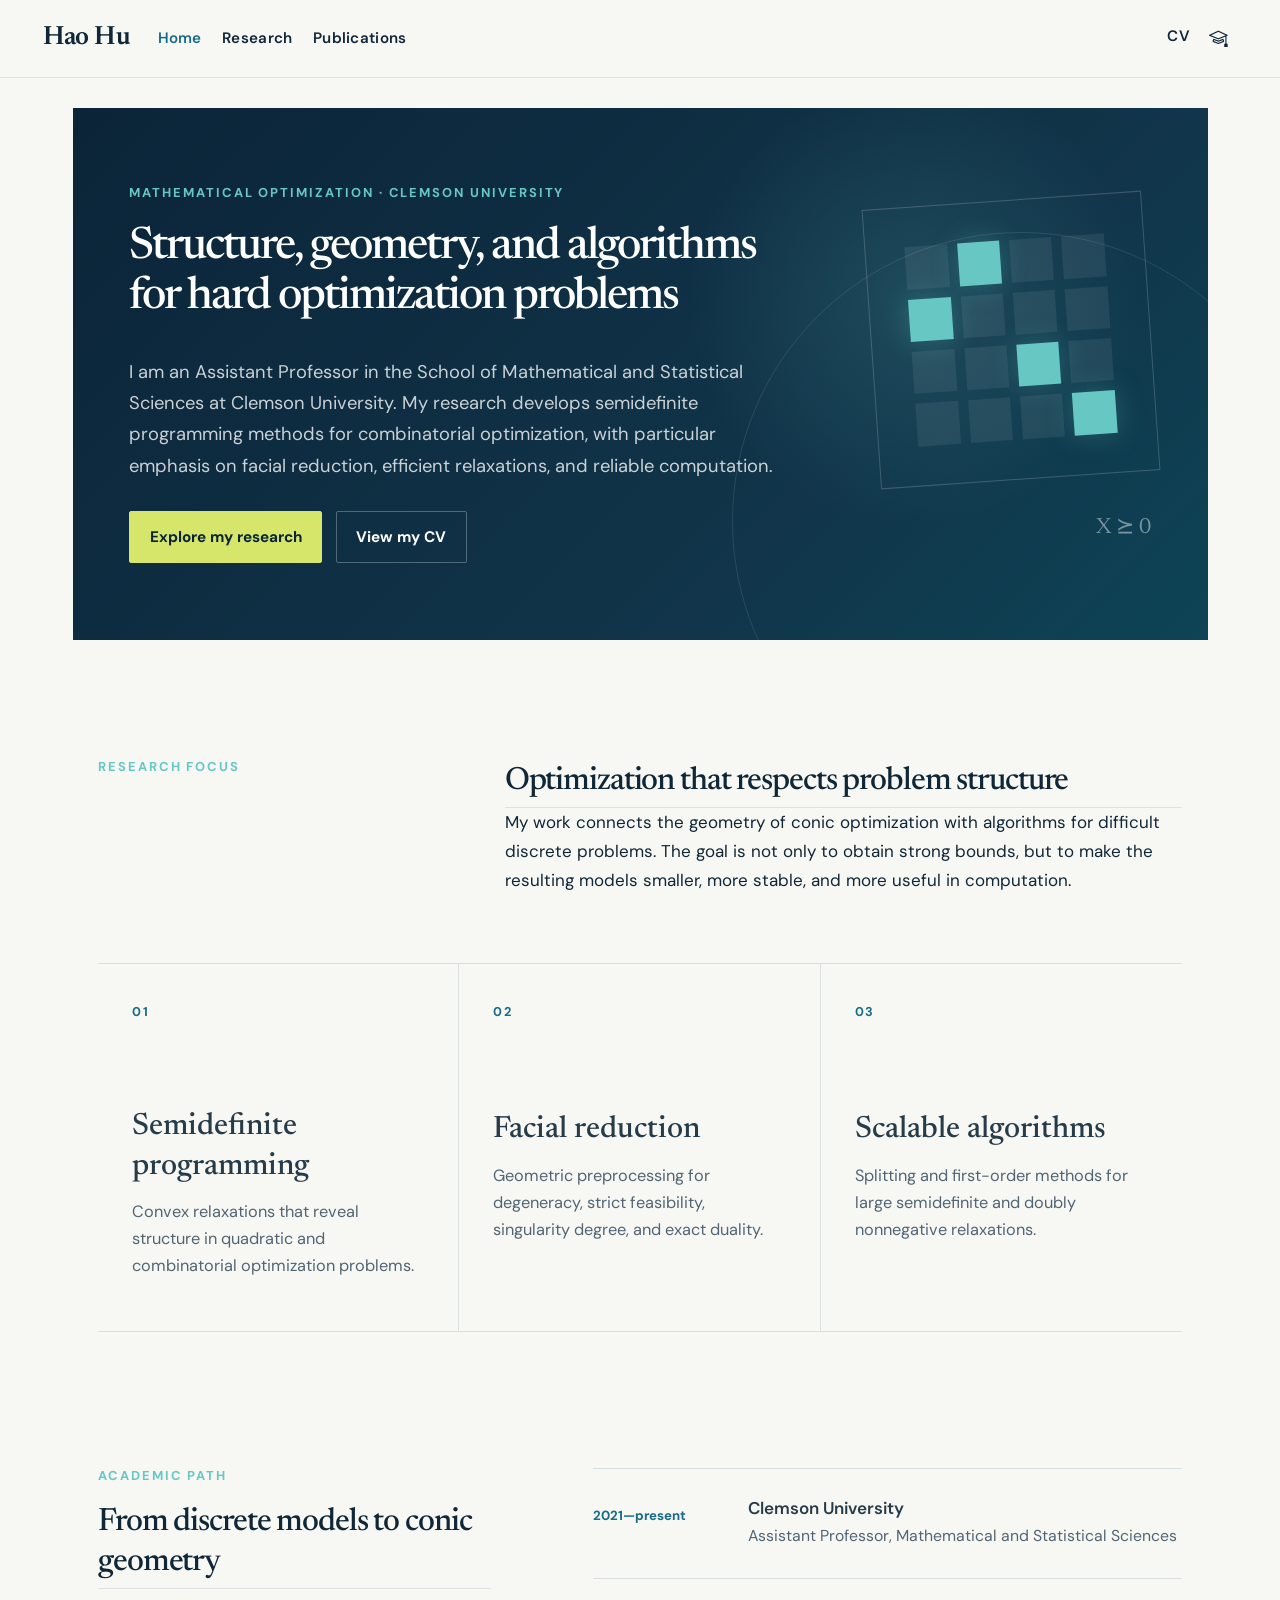
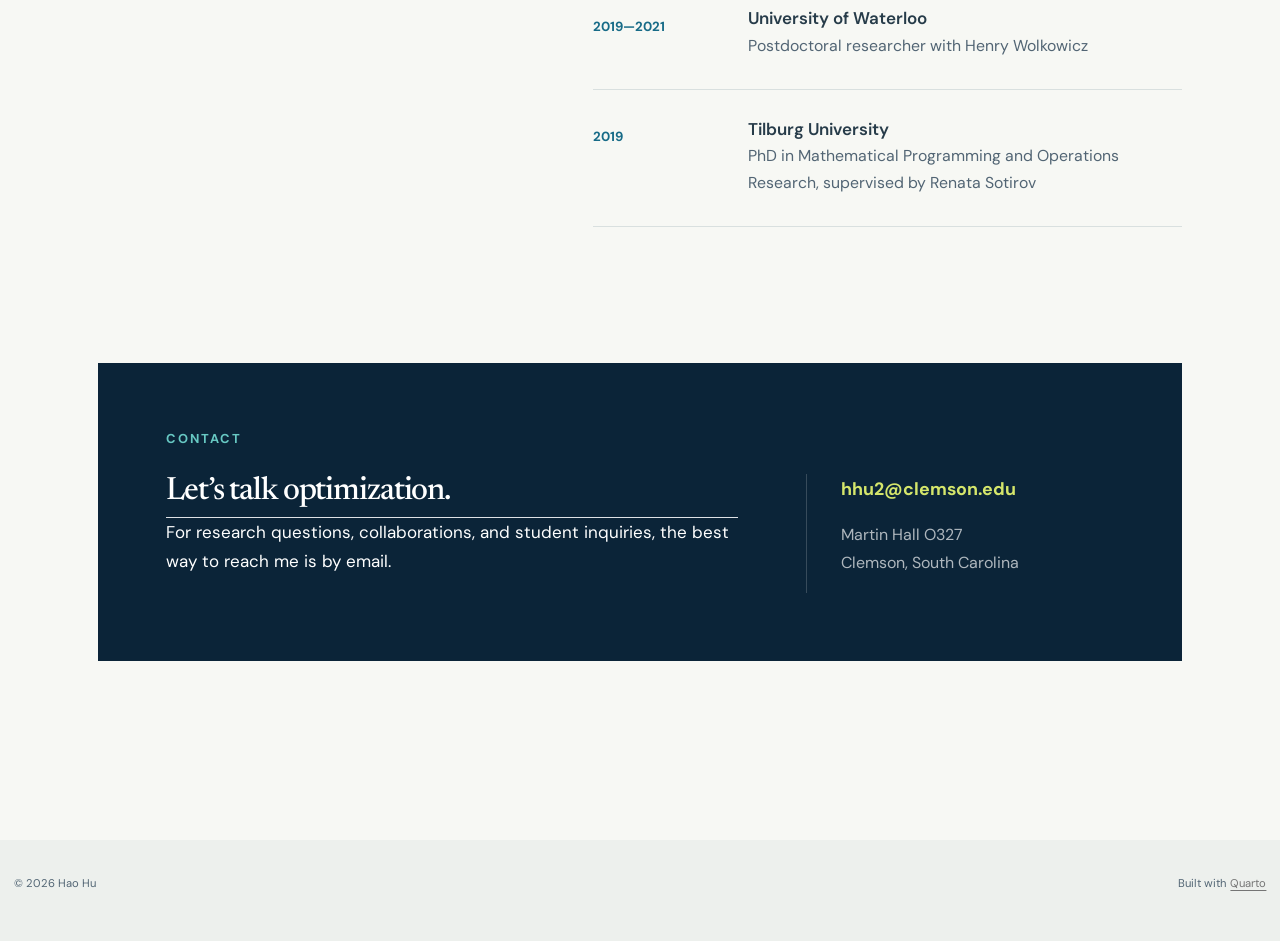
==== commit 817e7dd8: "Built site for gh-pages" ====
--- a/index.html
+++ b/index.html
@@ -66,7 +66,7 @@
 <link href="https://fonts.googleapis.com/css2?family=DM+Sans:wght@400;500;600;700&amp;family=Newsreader:opsz,wght@6..72,400;6..72,500;6..72,600&amp;display=swap" rel="stylesheet">
 
 
-<link rel="stylesheet" href="styles.css">
+<link rel="stylesheet" href="styles-c76ab707.css">
 <meta property="og:title" content="Hao Hu — Mathematical Optimization">
 <meta property="og:description" content="Assistant Professor at Clemson University working in semidefinite programming, combinatorial optimization, and computational methods.">
 <meta property="og:site_name" content="Hao Hu">
--- a/styles-c76ab707.css
+++ b/styles-c76ab707.css
@@ -0,0 +1,296 @@
+:root {
+  --ink: #102737;
+  --ink-soft: #526574;
+  --paper: #f7f8f4;
+  --white: #ffffff;
+  --navy: #0b2438;
+  --blue: #176b87;
+  --cyan: #67c8c3;
+  --lime: #d5e66b;
+  --line: #d9e0df;
+  --serif: "Newsreader", Georgia, serif;
+  --sans: "DM Sans", -apple-system, BlinkMacSystemFont, sans-serif;
+}
+
+* { box-sizing: border-box; }
+
+html { scroll-behavior: smooth; }
+
+body {
+  margin: 0;
+  color: var(--ink);
+  background: var(--paper);
+  font-family: var(--sans);
+  font-size: 17px;
+  line-height: 1.7;
+}
+
+a { color: inherit; }
+
+.navbar {
+  min-height: 78px;
+  padding: 0;
+  color: var(--ink);
+  background: rgba(247, 248, 244, 0.94);
+  border-bottom: 1px solid rgba(16, 39, 55, 0.1);
+  backdrop-filter: blur(14px);
+}
+
+.navbar > .container-fluid {
+  width: 100%;
+  max-width: 1440px;
+  margin: 0 auto;
+  padding-right: 1.5rem;
+  padding-left: 1.5rem;
+}
+
+.navbar-brand {
+  color: var(--ink) !important;
+  font-family: var(--serif);
+  font-size: 1.55rem;
+  font-weight: 600;
+  letter-spacing: -0.02em;
+}
+
+.navbar-nav .nav-link {
+  color: var(--ink) !important;
+  font-size: 0.89rem;
+  font-weight: 600;
+  letter-spacing: 0.02em;
+}
+
+.navbar-nav .nav-link:hover,
+.navbar-nav .nav-link.active { color: var(--blue) !important; }
+
+.navbar-toggler { color: var(--ink); border-color: transparent !important; }
+.navbar-toggler:focus { box-shadow: 0 0 0 2px rgba(23, 107, 135, .22); }
+.navbar-toggler-icon {
+  position: relative;
+  height: 18px;
+  background-image: none !important;
+  border-top: 2px solid var(--ink);
+  border-bottom: 2px solid var(--ink);
+}
+.navbar-toggler-icon::after {
+  content: "";
+  position: absolute;
+  top: 7px;
+  right: 0;
+  left: 0;
+  border-top: 2px solid var(--ink);
+}
+
+#quarto-content { padding: 0; }
+
+main.content { margin: 0 auto; padding: 0; width: 100%; max-width: 1180px; min-width: 0; }
+
+.hero {
+  position: relative;
+  display: grid;
+  grid-template-columns: minmax(0, 2fr) minmax(0, 1fr);
+  gap: 3rem;
+  align-items: center;
+  min-height: 0;
+  padding: 4.5rem clamp(1.5rem, 5%, 3.5rem);
+  overflow: hidden;
+  color: white;
+  background:
+    radial-gradient(circle at 74% 36%, rgba(103, 200, 195, 0.16), transparent 25%),
+    linear-gradient(135deg, #0b2438 0%, #11354a 68%, #0d4456 100%);
+}
+
+.hero::after {
+  content: "";
+  position: absolute;
+  right: -6rem;
+  bottom: -10rem;
+  width: 34rem;
+  height: 34rem;
+  border: 1px solid rgba(255,255,255,.1);
+  border-radius: 50%;
+}
+
+.hero-copy { position: relative; z-index: 1; max-width: 850px; }
+
+.eyebrow {
+  margin: 0 0 1.25rem;
+  color: var(--cyan);
+  font-size: 0.76rem;
+  font-weight: 700;
+  line-height: 1.3;
+  letter-spacing: 0.15em;
+  text-transform: uppercase;
+}
+
+h1.hero-title,
+h1.page-title {
+  max-width: 850px;
+  margin: 0 0 2rem;
+  font-family: var(--serif);
+  font-size: clamp(2.25rem, 3.5vw, 3.25rem);
+  font-weight: 500;
+  line-height: 1.12;
+  text-wrap: balance;
+  letter-spacing: -0.045em;
+}
+
+.hero-title > p:not(.eyebrow) {
+  max-width: 760px;
+  color: rgba(255,255,255,.78);
+  font-family: var(--sans);
+  font-size: 1.08rem;
+  line-height: 1.7;
+}
+
+.hero-actions { margin-top: 1.75rem; }
+.hero-actions > p { display: flex; gap: .8rem; flex-wrap: wrap; margin: 0; }
+
+.button {
+  display: inline-flex;
+  align-items: center;
+  justify-content: center;
+  min-height: 48px;
+  padding: .7rem 1.15rem;
+  border: 1px solid rgba(255,255,255,.28);
+  border-radius: 2px;
+  font-size: .9rem;
+  font-weight: 700;
+  text-decoration: none;
+  transition: transform .2s ease, background .2s ease, border-color .2s ease;
+}
+
+.button:hover { transform: translateY(-2px); }
+.button-primary { color: var(--navy); background: var(--lime); border-color: var(--lime); }
+.button-secondary { color: white; background: transparent; }
+.button-secondary:hover { background: rgba(255,255,255,.08); }
+
+.hero-mark { position: relative; z-index: 1; justify-self: end; width: 100%; max-width: 280px; }
+
+.matrix {
+  display: grid;
+  grid-template-columns: repeat(4, 1fr);
+  gap: 10px;
+  padding: 14%;
+  border: 1px solid rgba(255,255,255,.18);
+  transform: rotate(-4deg);
+}
+
+.matrix > p { display: contents; }
+.matrix span { aspect-ratio: 1; background: rgba(255,255,255,.07); }
+.matrix span.active { background: var(--cyan); box-shadow: 0 0 28px rgba(103,200,195,.28); }
+
+.matrix-label {
+  margin-top: 1.8rem;
+  color: rgba(255,255,255,.45);
+  font-family: var(--serif);
+  font-size: 1.3rem;
+  text-align: right;
+}
+
+.content-shell { width: min(1180px, calc(100% - 3rem)); margin: 0 auto; }
+
+.section-intro { display: grid; grid-template-columns: 1fr 2fr; gap: 4rem; padding: 7rem 0 3rem; }
+
+.section-intro h2,
+.split-heading h2,
+.contact-copy h2,
+.note-panel h2 {
+  margin: 0;
+  font-family: var(--serif);
+  font-size: clamp(1.8rem, 2.5vw, 2.4rem);
+  font-weight: 500;
+  line-height: 1.05;
+  letter-spacing: -0.035em;
+}
+
+.focus-grid { display: grid; grid-template-columns: repeat(3, 1fr); border-top: 1px solid var(--line); border-bottom: 1px solid var(--line); }
+
+.focus-card { min-height: 320px; padding: 2rem; border-right: 1px solid var(--line); }
+.focus-card:last-child { border-right: 0; }
+.card-number, .pub-year { color: var(--blue); font-size: .75rem; font-weight: 700; letter-spacing: .12em; }
+.focus-card h3 { margin: 5rem 0 .8rem; font-family: var(--serif); font-size: 1.8rem; font-weight: 500; }
+.focus-card p { color: var(--ink-soft); font-size: .96rem; line-height: 1.65; }
+
+.split-section { display: grid; grid-template-columns: .8fr 1.2fr; gap: 6rem; padding: 8rem 0; }
+.timeline { border-top: 1px solid var(--line); }
+.timeline-item { display: grid; grid-template-columns: 130px 1fr; gap: 1.5rem; padding: 1.7rem 0; border-bottom: 1px solid var(--line); }
+.timeline-date { color: var(--blue); font-size: .78rem; font-weight: 700; }
+.timeline-item h3 { margin: 0; font-size: 1rem; }
+.timeline-item p { margin: .25rem 0 0; color: var(--ink-soft); font-size: .93rem; }
+
+.contact-band {
+  display: grid;
+  grid-template-columns: 1.3fr .7fr;
+  gap: 4rem;
+  align-items: end;
+  margin-bottom: 7rem;
+  padding: 4rem;
+  color: white;
+  background: var(--navy);
+}
+
+.contact-details { padding-left: 2rem; border-left: 1px solid rgba(255,255,255,.18); color: rgba(255,255,255,.67); font-size: .94rem; }
+.contact-link { display: block; margin-bottom: 1rem; color: var(--lime); font-size: 1.05rem; font-weight: 700; text-decoration: none; }
+
+.page-hero { padding: 4rem clamp(1.5rem, 5%, 3.5rem); color: white; background: var(--navy); }
+.page-hero > p:not(.eyebrow) { max-width: 700px; color: rgba(255,255,255,.7); font-size: 1.06rem; }
+h1.page-title { margin-bottom: 1.5rem; font-size: clamp(2.25rem, 3.5vw, 3.25rem); }
+.page-hero a { color: var(--lime); }
+
+.research-content { padding: 4rem 0 8rem; }
+.research-row { display: grid; grid-template-columns: 130px 1fr; gap: 3rem; padding: 3.5rem 0; border-bottom: 1px solid var(--line); }
+.research-index { color: var(--cyan); font-family: var(--serif); font-size: 3.5rem; line-height: 1; }
+.research-body { max-width: 780px; }
+.research-body h2 { margin: 0 0 1rem; font-family: var(--serif); font-size: 2.3rem; font-weight: 500; }
+.research-body p { color: var(--ink-soft); }
+.research-body p:last-child { font-size: .9rem; }
+.note-panel { margin-top: 5rem; padding: 4rem; background: #e9efec; }
+.note-panel h2 { margin-bottom: 1.4rem; font-size: 2.5rem; }
+.note-panel p { max-width: 850px; margin-bottom: 0; }
+
+.publication-list { padding: 2rem 0 8rem; }
+.publication { display: grid; grid-template-columns: 100px minmax(0, 1fr); column-gap: 2rem; align-items: start; padding: 2.3rem 0; border-bottom: 1px solid var(--line); }
+.publication > p:first-child { margin: .25rem 0 0; }
+.publication > section { grid-column: 2; min-width: 0; }
+.publication h3 { margin: 0; font-family: var(--serif); font-size: 1.65rem; font-weight: 500; line-height: 1.2; }
+.publication p { margin: .55rem 0 0; color: var(--ink-soft); font-size: .9rem; }
+.publication .paper-link { display: inline-block; color: var(--blue); font-size: .82rem; font-weight: 700; text-decoration: none; }
+.publication .paper-link::after { content: " ↗"; }
+
+.nav-footer { padding: 2rem 4vw; color: var(--ink-soft); background: #edf0ed; border-top: 0; font-size: .8rem; }
+
+@media (max-width: 900px) {
+  .hero { grid-template-columns: 1fr; min-height: auto; padding-top: 3rem; padding-bottom: 3rem; }
+  .hero-mark { display: none; }
+  .section-intro, .split-section, .contact-band { grid-template-columns: 1fr; gap: 2rem; }
+  .focus-grid { grid-template-columns: 1fr; }
+  .focus-card { min-height: 240px; border-right: 0; border-bottom: 1px solid var(--line); }
+  .focus-card:last-child { border-bottom: 0; }
+  .focus-card h3 { margin-top: 3rem; }
+  .contact-details { padding: 2rem 0 0; border-top: 1px solid rgba(255,255,255,.18); border-left: 0; }
+  .publication { grid-template-columns: 70px minmax(0, 1fr); }
+}
+
+@media (max-width: 600px) {
+  body { font-size: 16px; }
+  .navbar { min-height: 66px; padding: 0 1rem; }
+  .hero { padding: 4.75rem 1.5rem 4.5rem; }
+  h1.hero-title { font-size: 2.25rem; line-height: 1.02; }
+  .hero-title > p:not(.eyebrow) { font-size: 1rem; line-height: 1.65; }
+  .content-shell { width: min(100% - 2rem, 1180px); }
+  .section-intro { padding-top: 5rem; }
+  .split-section { padding: 5rem 0; }
+  .timeline-item { grid-template-columns: 1fr; gap: .4rem; }
+  .contact-band, .note-panel { margin-left: -1rem; margin-right: -1rem; padding: 2.3rem 1.5rem; }
+  .page-hero { padding: 4.75rem 1.5rem 3.75rem; }
+  h1.page-title { font-size: 2.45rem; line-height: 1.02; }
+  .research-row { grid-template-columns: 1fr; gap: 1rem; padding: 2.5rem 0; }
+  .research-index { font-size: 2rem; }
+  .publication { grid-template-columns: 1fr; gap: .55rem; }
+  .publication > section { grid-column: 1; }
+}
+
+@media (prefers-reduced-motion: reduce) {
+  html { scroll-behavior: auto; }
+  .button { transition: none; }
+}
